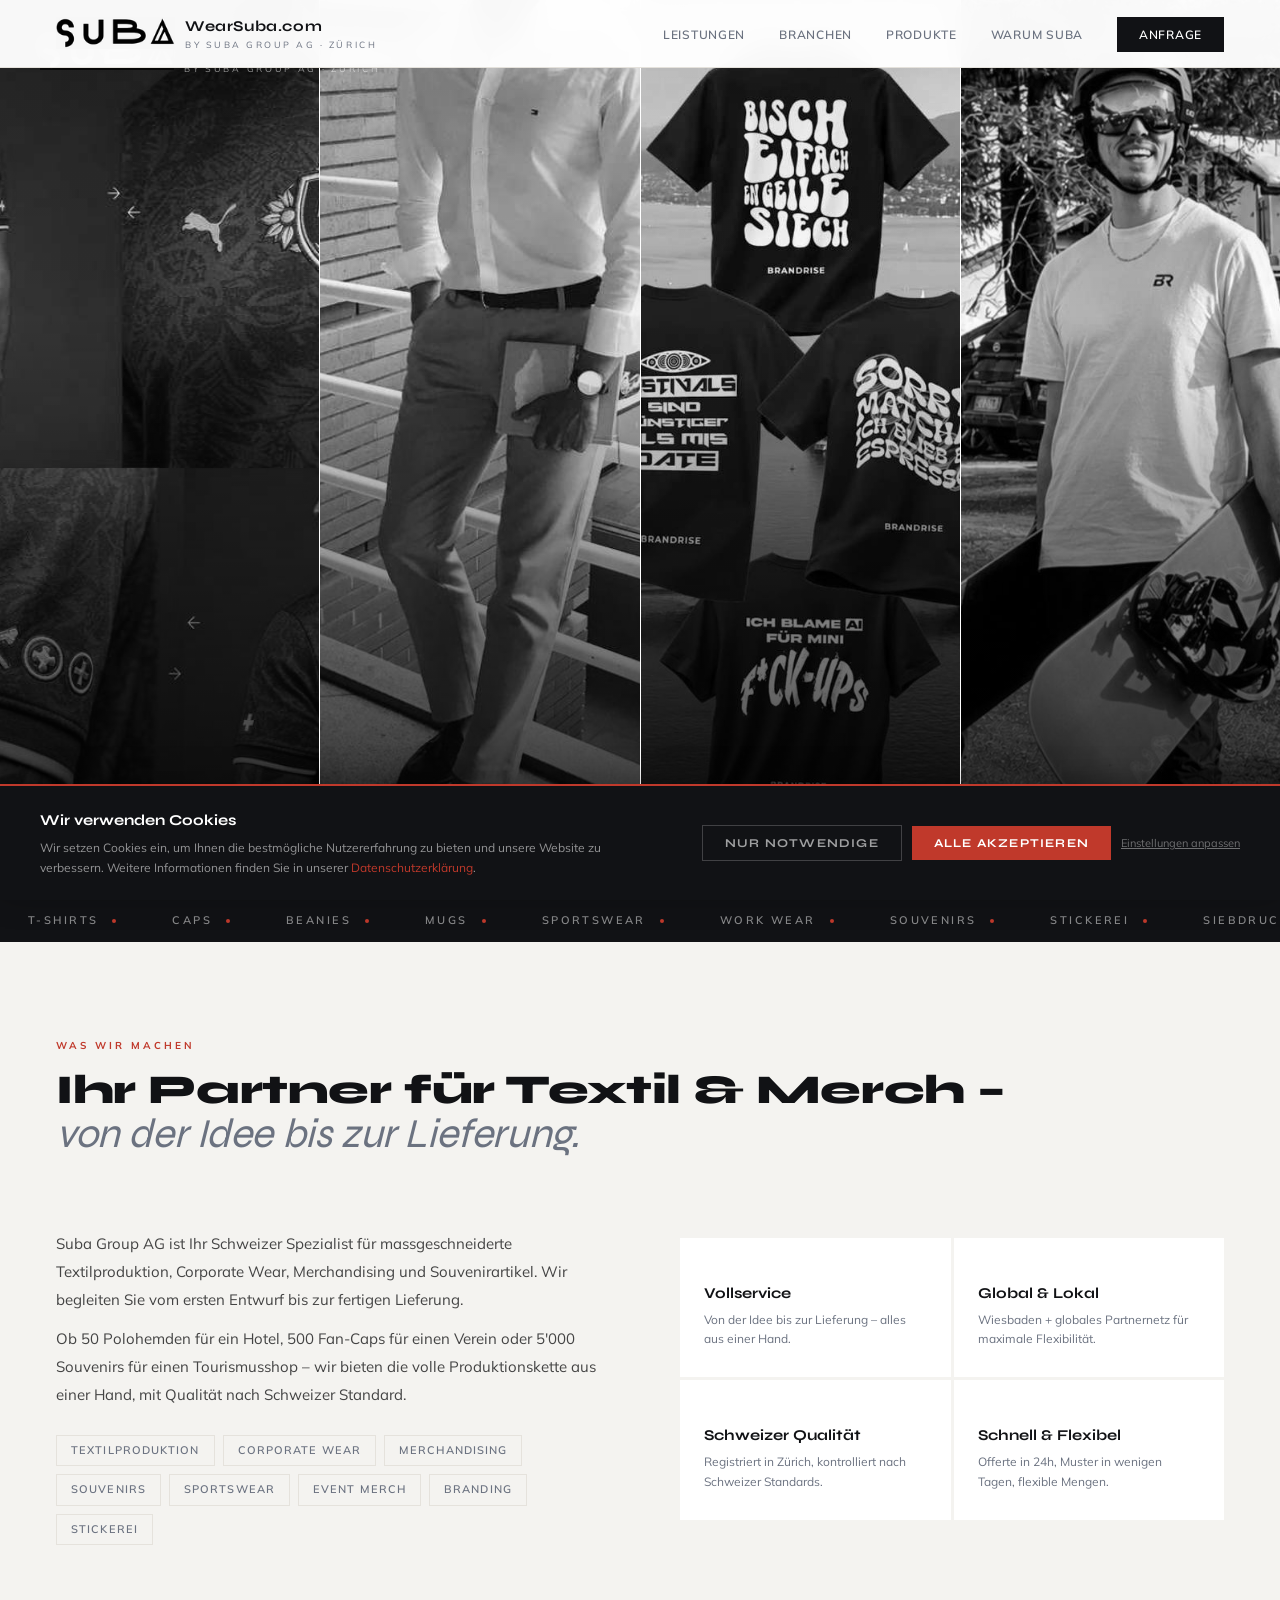
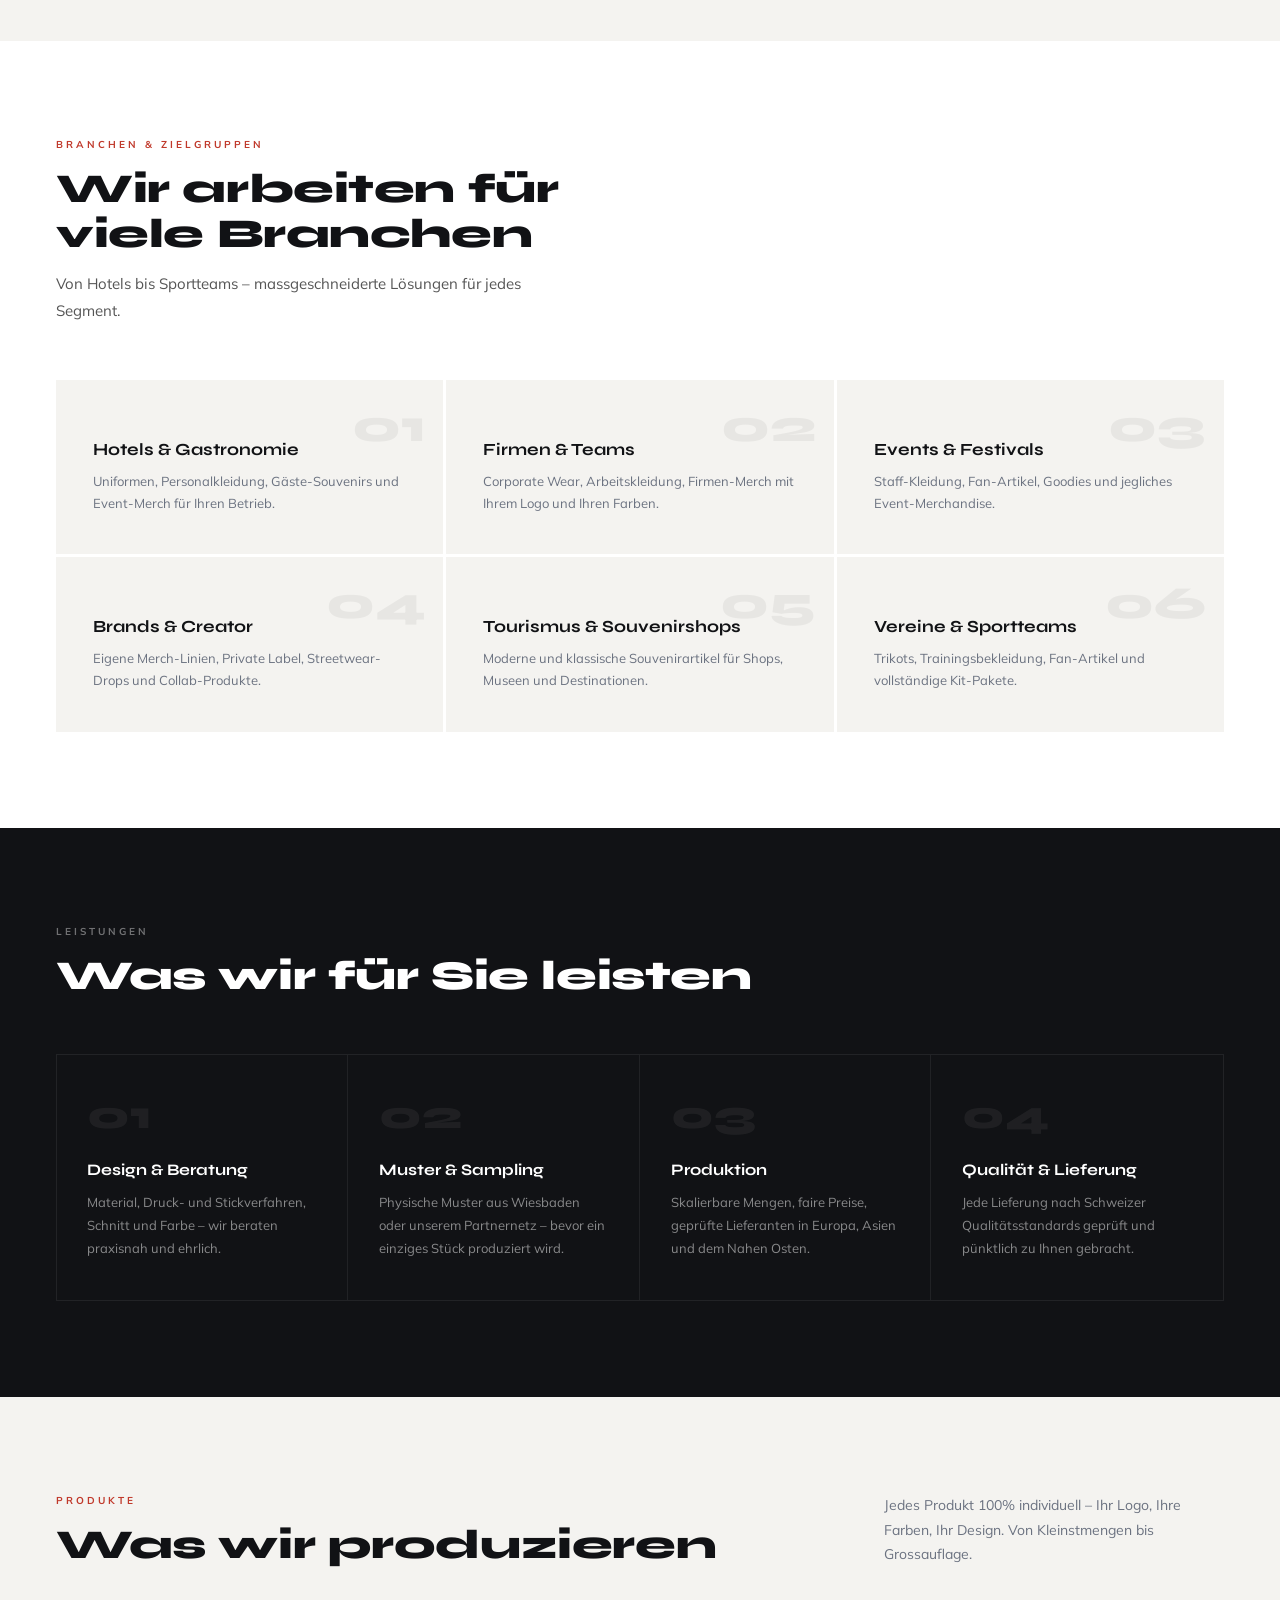
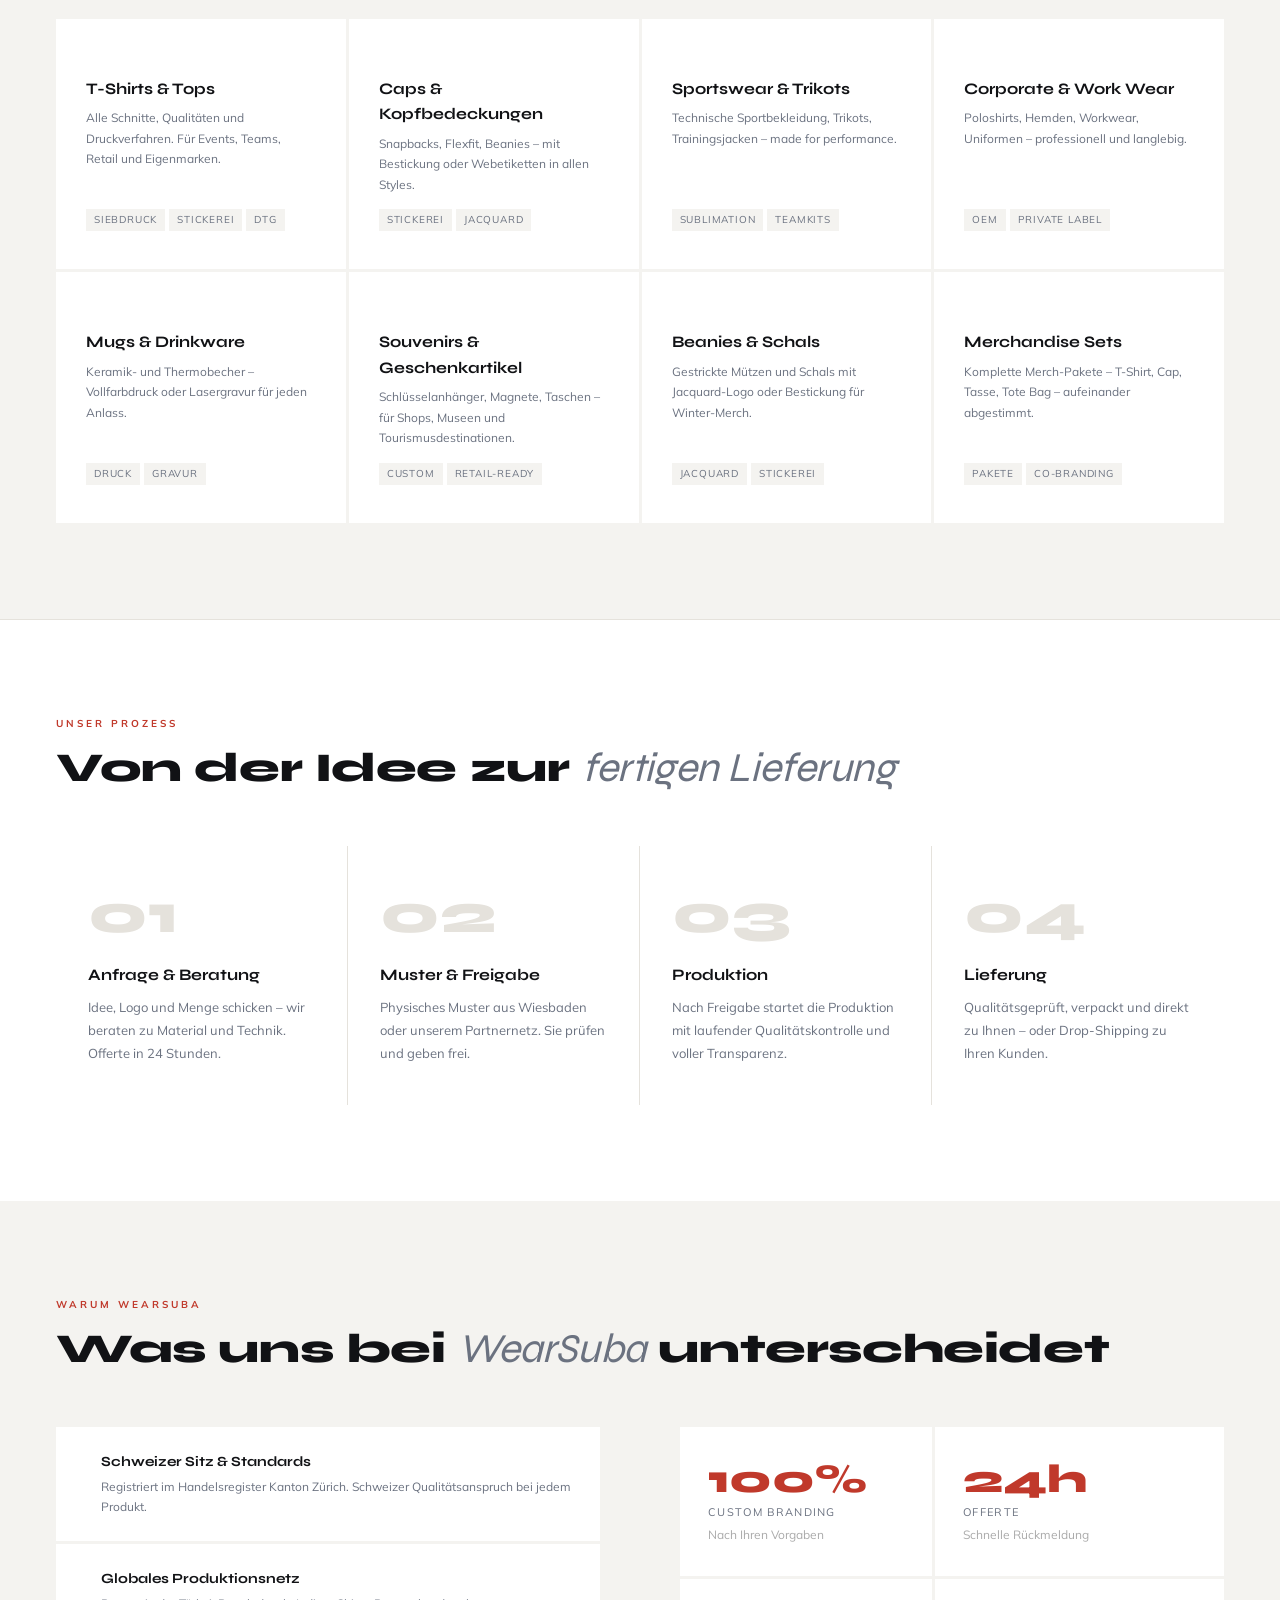
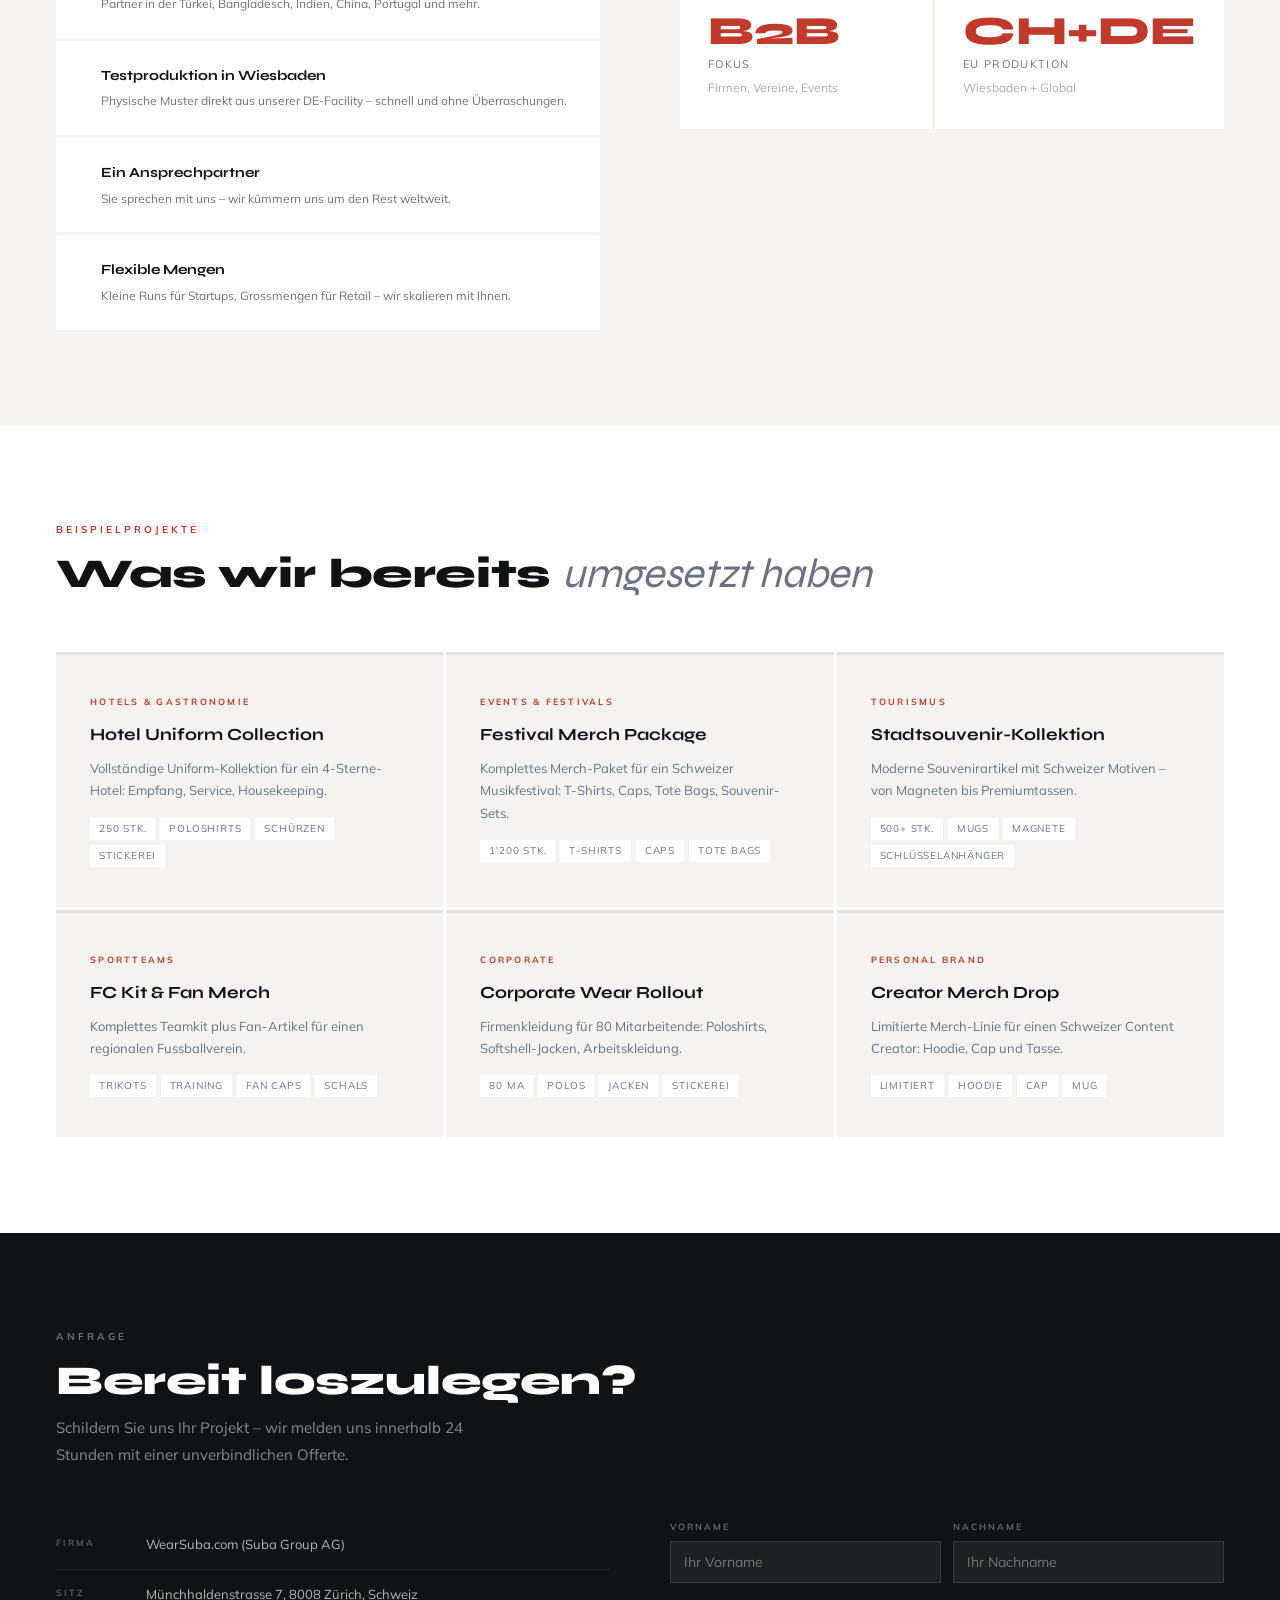
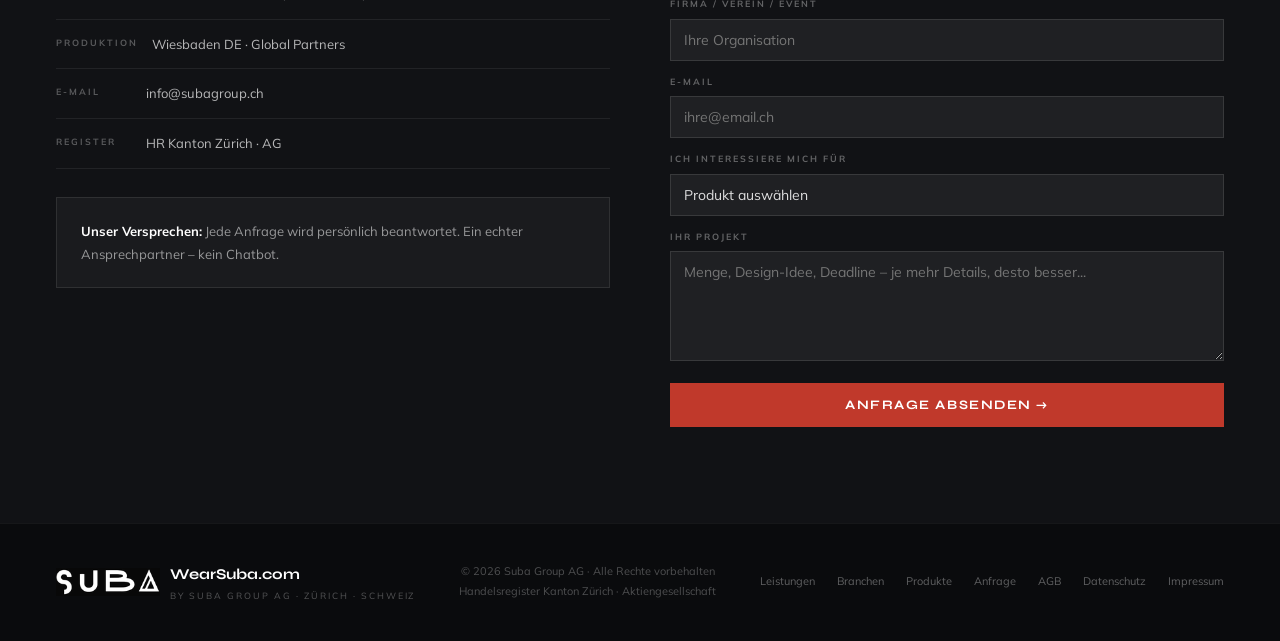
==== index.html @ 6248b637 "Add files via upload" ====
<!DOCTYPE html>
<html lang="de">
<head>
<meta charset="UTF-8">
<meta name="viewport" content="width=device-width, initial-scale=1.0">
<title>WearSuba – Textilien, Merch & Souvenirs aus der Schweiz</title>
<link rel="preconnect" href="https://fonts.googleapis.com">
<link href="https://fonts.googleapis.com/css2?family=Syne:wght@400;600;700;800&family=Mulish:wght@300;400;600;700&display=swap" rel="stylesheet">
<style>
*,*::before,*::after{box-sizing:border-box;margin:0;padding:0}
:root{
  --ink:#111215;--ink2:#2a2d35;--mid:#6b7280;--soft:#f4f3f0;
  --white:#ffffff;--red:#c0392b;--red2:#a93226;--border:#e5e2dc;
}
html{scroll-behavior:smooth}
body{font-family:'Mulish',sans-serif;background:var(--white);color:var(--ink);overflow-x:hidden;font-weight:400;line-height:1.6}

.nav{position:fixed;top:0;left:0;right:0;z-index:200;display:flex;align-items:center;justify-content:space-between;padding:0 56px;height:68px;background:rgba(255,255,255,0.97);backdrop-filter:blur(12px);border-bottom:1px solid var(--border);transition:box-shadow 0.3s}
.nav.shadow{box-shadow:0 2px 20px rgba(0,0,0,0.08)}
.nav-brand .n-name{font-family:'Syne',sans-serif;font-size:17px;font-weight:700;color:var(--ink);letter-spacing:0.02em}
.nav-brand .n-sub{font-size:9px;letter-spacing:0.28em;color:var(--mid);text-transform:uppercase}
.nav-links{display:flex;gap:34px;list-style:none;align-items:center}
.nav-links a{font-size:12px;font-weight:600;letter-spacing:0.06em;color:var(--mid);text-decoration:none;text-transform:uppercase;transition:color 0.2s}
.nav-links a:hover{color:var(--ink)}
.nav-cta{background:var(--ink)!important;color:var(--white)!important;padding:10px 22px;transition:background 0.25s!important}
.nav-cta:hover{background:var(--ink2)!important}

.hero{width:100vw;height:100vh;display:flex;position:relative;overflow:hidden}
.panels-wrap{display:flex;width:100%;height:100%}
.panel{flex:1;position:relative;overflow:hidden;cursor:pointer;border-right:1px solid rgba(255,255,255,0.1);transition:flex 0.55s cubic-bezier(0.25,0.46,0.45,0.94)}
.panel:last-child{border-right:none}
.panels-wrap:hover .panel{flex:0.65}
.panels-wrap:hover .panel:hover{flex:2}
.p-bg{position:absolute;inset:0;background-size:cover;background-position:center top;filter:grayscale(100%);transition:transform 0.55s cubic-bezier(0.25,0.46,0.45,0.94),filter 0.45s ease}
.panel:hover .p-bg{transform:scale(1.04);filter:grayscale(0%)}
.p-overlay{position:absolute;inset:0;background:linear-gradient(to bottom,rgba(0,0,0,0.1) 0%,transparent 35%,rgba(0,0,0,0.5) 70%,rgba(0,0,0,0.88) 100%)}
.p-label{position:absolute;bottom:0;left:0;right:0;padding:0 28px 36px}
.p-line{width:0;height:2px;background:var(--red);margin-bottom:14px;transition:width 0.4s ease}
.panel:hover .p-line{width:28px}
.p-cat{font-family:'Syne',sans-serif;font-size:20px;font-weight:700;color:#fff;letter-spacing:0.03em;white-space:nowrap;transform:translateY(3px);transition:transform 0.3s}
.panel:hover .p-cat{transform:translateY(0)}
.p-sub{font-size:10px;letter-spacing:0.2em;color:rgba(255,255,255,0.6);text-transform:uppercase;margin-top:5px;opacity:0;transform:translateY(5px);transition:opacity 0.3s 0.05s,transform 0.3s 0.05s;white-space:nowrap}
.panel:hover .p-sub{opacity:1;transform:translateY(0)}

.hero-header{position:absolute;top:0;left:0;right:0;z-index:50;display:flex;align-items:flex-start;justify-content:space-between;padding:28px 40px 0}
.hero-brand .hb-name{font-family:'Syne',sans-serif;font-size:20px;font-weight:700;color:#fff;letter-spacing:0.04em}
.hero-brand .hb-sub{font-size:9px;letter-spacing:0.3em;color:rgba(255,255,255,0.55);text-transform:uppercase;margin-top:2px}
.hero-nav{display:flex;gap:32px;list-style:none;padding-top:4px}
.hero-nav a{font-size:11px;letter-spacing:0.18em;text-transform:uppercase;color:rgba(255,255,255,0.65);text-decoration:none;font-weight:600;transition:color 0.2s}
.hero-nav a:hover{color:#fff}
.hero-headline{position:absolute;bottom:80px;left:50%;transform:translateX(-50%);z-index:50;text-align:center;white-space:nowrap}
.hero-headline h1{font-family:'Syne',sans-serif;font-size:clamp(22px,2.8vw,44px);font-weight:800;color:#fff;text-shadow:0 2px 20px rgba(0,0,0,0.5);line-height:1.15}
.hero-headline h1 span{color:var(--red)}
.hero-scroll{position:absolute;bottom:28px;left:50%;transform:translateX(-50%);z-index:50;display:flex;flex-direction:column;align-items:center;gap:7px;cursor:pointer}
.hero-scroll span{font-size:8px;letter-spacing:0.3em;color:rgba(255,255,255,0.45);text-transform:uppercase}
.hero-scroll svg{width:16px;height:16px;stroke:rgba(255,255,255,0.4);fill:none;stroke-width:2;animation:bob 2s ease infinite}
@keyframes bob{0%,100%{transform:translateY(0)}50%{transform:translateY(4px)}}

.ticker{background:var(--ink);padding:12px 0;overflow:hidden}
.ticker-inner{display:flex;white-space:nowrap;animation:tickanim 28s linear infinite}
.t-item{display:inline-flex;align-items:center;gap:14px;padding:0 28px;font-size:11px;letter-spacing:0.22em;text-transform:uppercase;color:rgba(255,255,255,0.5);font-weight:600;flex-shrink:0}
.t-dot{width:4px;height:4px;background:var(--red);border-radius:50%;flex-shrink:0}
@keyframes tickanim{from{transform:translateX(0)}to{transform:translateX(-50%)}}

section{padding:96px 56px}
.label{font-size:10px;letter-spacing:0.3em;text-transform:uppercase;color:var(--red);font-weight:700;margin-bottom:14px}
h2{font-family:'Syne',sans-serif;font-size:clamp(28px,3.2vw,46px);font-weight:800;color:var(--ink);line-height:1.08;letter-spacing:-0.01em}
h2 em{font-style:italic;font-weight:400;color:var(--mid)}
.reveal{opacity:0;transform:translateY(22px);transition:opacity 0.6s ease,transform 0.6s ease}
.reveal.in{opacity:1;transform:translateY(0)}

.what{background:var(--soft)}
.what-grid{display:grid;grid-template-columns:1fr 1fr;gap:80px;align-items:center;margin-top:56px}
.what-text p{font-size:15px;line-height:1.85;color:#444;margin-top:18px}
.what-text p+p{margin-top:12px}
.what-pills{display:flex;flex-wrap:wrap;gap:8px;margin-top:26px}
.pill{border:1.5px solid var(--border);padding:6px 14px;font-size:11px;letter-spacing:0.1em;color:var(--mid);text-transform:uppercase;font-weight:600;transition:all 0.25s;cursor:default}
.pill:hover{border-color:var(--ink);color:var(--ink)}
.what-visual{display:grid;grid-template-columns:1fr 1fr;gap:3px}
.wv-tile{background:var(--white);padding:28px 24px;border-top:3px solid transparent;transition:border-color 0.3s}
.wv-tile:hover{border-top-color:var(--red)}
.wv-icon{font-size:28px;margin-bottom:12px;display:block}
.wv-title{font-family:'Syne',sans-serif;font-size:15px;font-weight:700;color:var(--ink);margin-bottom:5px}
.wv-desc{font-size:12px;color:var(--mid);line-height:1.65}

.industries{background:var(--white)}
.ind-intro{max-width:520px;margin-bottom:56px}
.ind-intro p{font-size:15px;color:#555;margin-top:14px;line-height:1.8}
.ind-grid{display:grid;grid-template-columns:repeat(3,1fr);gap:3px}
.ind-card{background:var(--soft);padding:40px 34px;position:relative;overflow:hidden;border-left:3px solid transparent;transition:all 0.3s;cursor:default}
.ind-card:hover{background:var(--ink);border-left-color:var(--red)}
.ind-card:hover .ic-title,.ind-card:hover .ic-desc{color:#fff}
.ind-card:hover .ic-desc{color:rgba(255,255,255,0.6)}
.ind-card:hover .ic-num{color:rgba(255,255,255,0.05)}
.ic-num{font-family:'Syne',sans-serif;font-size:46px;font-weight:800;color:rgba(0,0,0,0.05);position:absolute;right:18px;top:10px;transition:color 0.3s}
.ic-icon{font-size:26px;margin-bottom:16px;display:block}
.ic-title{font-family:'Syne',sans-serif;font-size:17px;font-weight:700;color:var(--ink);margin-bottom:7px;transition:color 0.3s}
.ic-desc{font-size:13px;color:var(--mid);line-height:1.7;transition:color 0.3s}

.services{background:var(--ink)}
.services .label{color:rgba(255,255,255,0.4)}
.services h2{color:#fff}
.svc-grid{display:grid;grid-template-columns:repeat(4,1fr);gap:1px;margin-top:56px;border:1px solid rgba(255,255,255,0.07)}
.svc-item{padding:40px 30px;border-right:1px solid rgba(255,255,255,0.07);transition:background 0.3s}
.svc-item:last-child{border-right:none}
.svc-item:hover{background:rgba(255,255,255,0.04)}
.svc-num{font-family:'Syne',sans-serif;font-size:40px;font-weight:800;color:rgba(255,255,255,0.06);line-height:1;margin-bottom:22px}
.svc-title{font-family:'Syne',sans-serif;font-size:16px;font-weight:700;color:#fff;margin-bottom:9px}
.svc-desc{font-size:13px;color:rgba(255,255,255,0.5);line-height:1.75}

.products{background:var(--soft)}
.prod-head{display:flex;justify-content:space-between;align-items:flex-end;margin-bottom:52px}
.prod-head p{max-width:340px;font-size:14px;color:var(--mid);line-height:1.75}
.prod-grid{display:grid;grid-template-columns:repeat(4,1fr);gap:3px}
.prod-card{background:var(--white);padding:38px 30px;border-top:3px solid transparent;transition:all 0.3s;display:flex;flex-direction:column;cursor:default}
.prod-card:hover{border-top-color:var(--red);box-shadow:0 4px 20px rgba(0,0,0,0.06)}
.pc-icon{font-size:30px;margin-bottom:16px}
.prod-card h3{font-family:'Syne',sans-serif;font-size:16px;font-weight:700;color:var(--ink);margin-bottom:7px}
.prod-card p{font-size:12px;color:var(--mid);line-height:1.7;flex:1}
.pc-tags{display:flex;flex-wrap:wrap;gap:4px;margin-top:14px}
.pc-tag{background:var(--soft);padding:3px 8px;font-size:10px;letter-spacing:0.08em;color:var(--mid);text-transform:uppercase}

.process{background:var(--white);border-top:1px solid var(--border)}
.proc-steps{display:grid;grid-template-columns:repeat(4,1fr);margin-top:56px}
.proc-step{padding:40px 32px;border-right:1px solid var(--border);position:relative;transition:background 0.25s}
.proc-step:last-child{border-right:none}
.proc-step:hover{background:var(--soft)}
.proc-step::before{content:'';position:absolute;top:0;left:0;width:0;height:3px;background:var(--red);transition:width 0.4s ease}
.proc-step:hover::before{width:100%}
.ps-num{font-family:'Syne',sans-serif;font-size:56px;font-weight:800;color:var(--border);line-height:1;margin-bottom:20px}
.proc-step h3{font-family:'Syne',sans-serif;font-size:16px;font-weight:700;color:var(--ink);margin-bottom:9px}
.proc-step p{font-size:13px;color:var(--mid);line-height:1.75}

.why{background:var(--soft)}
.why-grid{display:grid;grid-template-columns:1fr 1fr;gap:80px;align-items:start;margin-top:56px}
.why-points{display:flex;flex-direction:column;gap:3px}
.why-point{background:var(--white);padding:24px 26px;display:flex;align-items:flex-start;gap:16px;border-left:3px solid transparent;transition:border-color 0.25s}
.why-point:hover{border-left-color:var(--red)}
.wp-icon{font-size:20px;flex-shrink:0;margin-top:2px}
.wp-title{font-family:'Syne',sans-serif;font-size:14px;font-weight:700;color:var(--ink);margin-bottom:4px}
.wp-desc{font-size:12px;color:var(--mid);line-height:1.65}
.why-stats{display:grid;grid-template-columns:1fr 1fr;gap:3px}
.wstat{background:var(--white);padding:32px 28px}
.wstat .ws-num{font-family:'Syne',sans-serif;font-size:40px;font-weight:800;color:var(--red);line-height:1}
.wstat .ws-label{font-size:11px;letter-spacing:0.12em;text-transform:uppercase;color:var(--mid);margin-top:5px;line-height:1.5}
.wstat .ws-desc{font-size:12px;color:#aaa;margin-top:5px}

.refs{background:var(--white)}
.ref-grid{display:grid;grid-template-columns:repeat(3,1fr);gap:3px;margin-top:56px}
.ref-card{background:var(--soft);padding:40px 34px;border-top:3px solid var(--border);transition:border-color 0.3s,box-shadow 0.3s;cursor:default}
.ref-card:hover{border-top-color:var(--red);box-shadow:0 4px 20px rgba(0,0,0,0.06)}
.rc-tag{font-size:9px;letter-spacing:0.25em;text-transform:uppercase;color:var(--red);font-weight:700;margin-bottom:12px}
.ref-card h3{font-family:'Syne',sans-serif;font-size:17px;font-weight:700;color:var(--ink);margin-bottom:9px}
.ref-card p{font-size:13px;color:var(--mid);line-height:1.7}
.rc-items{margin-top:16px;display:flex;flex-wrap:wrap;gap:5px}
.rc-item{background:var(--white);padding:3px 9px;font-size:10px;letter-spacing:0.08em;text-transform:uppercase;color:var(--mid)}

.contact{background:var(--ink)}
.contact .label{color:rgba(255,255,255,0.4)}
.contact h2{color:#fff}
.contact-sub{font-size:15px;color:rgba(255,255,255,0.5);max-width:440px;margin:12px 0 52px;line-height:1.75}
.contact-grid{display:grid;grid-template-columns:1fr 1fr;gap:60px;align-items:start}
.c-detail{display:flex;gap:14px;padding:14px 0;border-bottom:1px solid rgba(255,255,255,0.07)}
.c-label{font-size:9px;letter-spacing:0.22em;text-transform:uppercase;color:rgba(255,255,255,0.3);min-width:76px;padding-top:2px;font-weight:700}
.c-val{font-size:13px;color:rgba(255,255,255,0.7)}
.contact-promise{margin-top:28px;background:rgba(255,255,255,0.04);border:1px solid rgba(255,255,255,0.09);padding:22px 24px}
.cp-text{font-size:13px;color:rgba(255,255,255,0.55);line-height:1.75}
.cp-text strong{color:#fff}
.form-g{margin-bottom:14px}
.form-g label{font-size:9px;letter-spacing:0.22em;text-transform:uppercase;color:rgba(255,255,255,0.35);display:block;margin-bottom:7px;font-weight:700}
.form-g input,.form-g textarea,.form-g select{width:100%;background:rgba(255,255,255,0.06);border:1px solid rgba(255,255,255,0.11);color:rgba(255,255,255,0.85);padding:11px 13px;font-family:'Mulish',sans-serif;font-size:14px;outline:none;transition:border-color 0.25s;-webkit-appearance:none}
.form-g input:focus,.form-g textarea:focus,.form-g select:focus{border-color:var(--red)}
.form-g textarea{height:110px;resize:vertical}
.form-g select option{background:#1a1a1a}
.form-row{display:grid;grid-template-columns:1fr 1fr;gap:12px}
.btn-send{background:var(--red);color:#fff;width:100%;border:none;padding:14px;font-family:'Syne',sans-serif;font-size:13px;font-weight:700;letter-spacing:0.12em;text-transform:uppercase;cursor:pointer;transition:background 0.25s,transform 0.2s}
.btn-send:hover{background:var(--red2);transform:translateY(-1px)}

footer{background:#0a0b0d;padding:38px 56px;display:flex;justify-content:space-between;align-items:center;border-top:1px solid rgba(255,255,255,0.05)}
.f-brand .fn{font-family:'Syne',sans-serif;font-size:15px;font-weight:700;color:#fff}
.f-brand .fs{font-size:9px;letter-spacing:0.22em;color:rgba(255,255,255,0.3);text-transform:uppercase;margin-top:3px}
.f-info{font-size:11px;color:rgba(255,255,255,0.28);text-align:center;line-height:1.8}
.f-links{display:flex;gap:22px}
.f-links a{font-size:11px;color:rgba(255,255,255,0.35);text-decoration:none;transition:color 0.2s}
.f-links a:hover{color:rgba(255,255,255,0.8)}

@media(max-width:900px){
  .nav{padding:0 20px}.nav-links{display:none}
  .hero-nav{display:none}
  section{padding:60px 20px}
  .panel{flex:none!important;height:55vw;min-height:180px;border-right:none;border-bottom:1px solid rgba(255,255,255,0.08)}
  .panels-wrap{flex-direction:column}.panels-wrap:hover .panel{flex:none}
  .hero-headline{white-space:normal;width:90%;text-align:center;bottom:50px}
  .what-grid,.contact-grid,.why-grid{grid-template-columns:1fr;gap:40px}
  .ind-grid{grid-template-columns:1fr 1fr}
  .svc-grid{grid-template-columns:1fr 1fr}
  .svc-item{border-right:none;border-bottom:1px solid rgba(255,255,255,0.07)}
  .prod-grid{grid-template-columns:1fr 1fr}
  .proc-steps{grid-template-columns:1fr 1fr}
  .ref-grid{grid-template-columns:1fr}
  .why-stats{grid-template-columns:1fr 1fr}
  footer{flex-direction:column;gap:18px;text-align:center;padding:28px 20px}
  .form-row{grid-template-columns:1fr}
  .prod-head{flex-direction:column;align-items:flex-start;gap:14px}
}
</style>
</head>
<body>
<nav class="nav" id="mainNav">
  <div class="nav-brand">
  <a href="#home" style="display:flex;align-items:center;gap:10px;text-decoration:none">
    <img src="[data-uri]" style="height:32px;width:auto;filter:invert(0)" alt="SUBA Logo">
    <div>
      <div class="n-name" style="font-size:15px;letter-spacing:0.04em">WearSuba.com</div>
      <div class="n-sub">by Suba Group AG · Zürich</div>
    </div>
  </a>
</div>
  <ul class="nav-links">
    <li><a href="#what">Leistungen</a></li><li><a href="#industries">Branchen</a></li>
    <li><a href="#products">Produkte</a></li><li><a href="#why">Warum Suba</a></li>
    <li><a href="#contact" class="nav-cta">Anfrage</a></li>
  </ul>
</nav>

<div class="hero" id="home">
  <div class="hero-header">
    <div class="hero-brand">
  <a href="#home" style="display:flex;align-items:center;gap:10px;text-decoration:none">
    <img src="[data-uri]" style="height:36px;width:auto;filter:invert(1)" alt="SUBA Logo">
    <div>
      <div class="hb-name">WearSuba.com</div>
      <div class="hb-sub">by Suba Group AG · Zürich</div>
    </div>
  </a>
</div>
    <ul class="hero-nav">
      <li><a href="#what">Leistungen</a></li><li><a href="#industries">Branchen</a></li>
      <li><a href="#products">Produkte</a></li><li><a href="#contact">Anfrage</a></li>
    </ul>
  </div>
  <div class="panels-wrap">
    <div class="panel"><div class="p-bg" style="background-image:url('[data-uri]')"></div><div class="p-overlay"></div><div class="p-label"><div class="p-line"></div><div class="p-cat">Sportswear</div><div class="p-sub">Clubs · Teams · Federations</div></div></div>
    <div class="panel"><div class="p-bg" style="background-image:url('[data-uri]')"></div><div class="p-overlay"></div><div class="p-label"><div class="p-line"></div><div class="p-cat">Work Wear</div><div class="p-sub">Uniforms · Corporate · Workwear</div></div></div>
    <div class="panel"><div class="p-bg" style="background-image:url('[data-uri]')"></div><div class="p-overlay"></div><div class="p-label"><div class="p-line"></div><div class="p-cat">Retail</div><div class="p-sub">Souvenirs · Mugs · Accessories</div></div></div>
    <div class="panel"><div class="p-bg" id="pb-bg" style="background-image:url('[data-uri]');background-size:auto 100%;background-position:top center;background-repeat:no-repeat"></div><div class="p-overlay"></div><div class="p-label"><div class="p-line"></div><div class="p-cat">Personal Brand</div><div class="p-sub">Custom Logo · Identity · Merch</div></div></div>
  </div>
  
  <div class="hero-scroll" onclick="document.getElementById('what').scrollIntoView({behavior:'smooth'})"><span>Entdecken</span><svg viewBox="0 0 24 24"><polyline points="6 9 12 15 18 9"/></svg></div>
</div>

<div class="ticker"><div class="ticker-inner"><span class="t-item">T-Shirts<span class="t-dot"></span></span><span class="t-item">Caps<span class="t-dot"></span></span><span class="t-item">Beanies<span class="t-dot"></span></span><span class="t-item">Mugs<span class="t-dot"></span></span><span class="t-item">Sportswear<span class="t-dot"></span></span><span class="t-item">Work Wear<span class="t-dot"></span></span><span class="t-item">Souvenirs<span class="t-dot"></span></span><span class="t-item">Stickerei<span class="t-dot"></span></span><span class="t-item">Siebdruck<span class="t-dot"></span></span><span class="t-item">Corporate Wear<span class="t-dot"></span></span><span class="t-item">Fan Merch<span class="t-dot"></span></span><span class="t-item">Retail<span class="t-dot"></span></span><span class="t-item">Personal Brand<span class="t-dot"></span></span><span class="t-item">Sublimation<span class="t-dot"></span></span><span class="t-item">Event Merch<span class="t-dot"></span></span><span class="t-item">T-Shirts<span class="t-dot"></span></span><span class="t-item">Caps<span class="t-dot"></span></span><span class="t-item">Beanies<span class="t-dot"></span></span><span class="t-item">Mugs<span class="t-dot"></span></span><span class="t-item">Sportswear<span class="t-dot"></span></span><span class="t-item">Work Wear<span class="t-dot"></span></span><span class="t-item">Souvenirs<span class="t-dot"></span></span><span class="t-item">Stickerei<span class="t-dot"></span></span><span class="t-item">Siebdruck<span class="t-dot"></span></span><span class="t-item">Corporate Wear<span class="t-dot"></span></span><span class="t-item">Fan Merch<span class="t-dot"></span></span><span class="t-item">Retail<span class="t-dot"></span></span><span class="t-item">Personal Brand<span class="t-dot"></span></span><span class="t-item">Sublimation<span class="t-dot"></span></span><span class="t-item">Event Merch<span class="t-dot"></span></span></div></div>

<section class="what" id="what">
  <div class="reveal"><div class="label">Was wir machen</div><h2>Ihr Partner für Textil & Merch –<br><em>von der Idee bis zur Lieferung.</em></h2></div>
  <div class="what-grid">
    <div class="what-text reveal">
      <p>Suba Group AG ist Ihr Schweizer Spezialist für massgeschneiderte Textilproduktion, Corporate Wear, Merchandising und Souvenirartikel. Wir begleiten Sie vom ersten Entwurf bis zur fertigen Lieferung.</p>
      <p>Ob 50 Polohemden für ein Hotel, 500 Fan-Caps für einen Verein oder 5'000 Souvenirs für einen Tourismusshop – wir bieten die volle Produktionskette aus einer Hand, mit Qualität nach Schweizer Standard.</p>
      <div class="what-pills"><span class="pill">Textilproduktion</span><span class="pill">Corporate Wear</span><span class="pill">Merchandising</span><span class="pill">Souvenirs</span><span class="pill">Sportswear</span><span class="pill">Event Merch</span><span class="pill">Branding</span><span class="pill">Stickerei</span></div>
    </div>
    <div class="what-visual reveal">
      <div class="wv-tile"><span class="wv-icon"></span><div class="wv-title">Vollservice</div><div class="wv-desc">Von der Idee bis zur Lieferung – alles aus einer Hand.</div></div>
      <div class="wv-tile"><span class="wv-icon"></span><div class="wv-title">Global & Lokal</div><div class="wv-desc">Wiesbaden + globales Partnernetz für maximale Flexibilität.</div></div>
      <div class="wv-tile"><span class="wv-icon"></span><div class="wv-title">Schweizer Qualität</div><div class="wv-desc">Registriert in Zürich, kontrolliert nach Schweizer Standards.</div></div>
      <div class="wv-tile"><span class="wv-icon"></span><div class="wv-title">Schnell & Flexibel</div><div class="wv-desc">Offerte in 24h, Muster in wenigen Tagen, flexible Mengen.</div></div>
    </div>
  </div>
</section>

<section class="industries" id="industries">
  <div class="ind-intro reveal"><div class="label">Branchen & Zielgruppen</div><h2>Wir arbeiten für<br>viele Branchen</h2><p>Von Hotels bis Sportteams – massgeschneiderte Lösungen für jedes Segment.</p></div>
  <div class="ind-grid">
    <div class="ind-card reveal"><div class="ic-num">01</div><span class="ic-icon"></span><div class="ic-title">Hotels & Gastronomie</div><div class="ic-desc">Uniformen, Personalkleidung, Gäste-Souvenirs und Event-Merch für Ihren Betrieb.</div></div>
    <div class="ind-card reveal"><div class="ic-num">02</div><span class="ic-icon"></span><div class="ic-title">Firmen & Teams</div><div class="ic-desc">Corporate Wear, Arbeitskleidung, Firmen-Merch mit Ihrem Logo und Ihren Farben.</div></div>
    <div class="ind-card reveal"><div class="ic-num">03</div><span class="ic-icon"></span><div class="ic-title">Events & Festivals</div><div class="ic-desc">Staff-Kleidung, Fan-Artikel, Goodies und jegliches Event-Merchandise.</div></div>
    <div class="ind-card reveal"><div class="ic-num">04</div><span class="ic-icon"></span><div class="ic-title">Brands & Creator</div><div class="ic-desc">Eigene Merch-Linien, Private Label, Streetwear-Drops und Collab-Produkte.</div></div>
    <div class="ind-card reveal"><div class="ic-num">05</div><span class="ic-icon"></span><div class="ic-title">Tourismus & Souvenirshops</div><div class="ic-desc">Moderne und klassische Souvenirartikel für Shops, Museen und Destinationen.</div></div>
    <div class="ind-card reveal"><div class="ic-num">06</div><span class="ic-icon"></span><div class="ic-title">Vereine & Sportteams</div><div class="ic-desc">Trikots, Trainingsbekleidung, Fan-Artikel und vollständige Kit-Pakete.</div></div>
  </div>
</section>

<section class="services" id="services">
  <div class="reveal"><div class="label">Leistungen</div><h2>Was wir für Sie leisten</h2></div>
  <div class="svc-grid">
    <div class="svc-item reveal"><div class="svc-num">01</div><div class="svc-title">Design & Beratung</div><div class="svc-desc">Material, Druck- und Stickverfahren, Schnitt und Farbe – wir beraten praxisnah und ehrlich.</div></div>
    <div class="svc-item reveal"><div class="svc-num">02</div><div class="svc-title">Muster & Sampling</div><div class="svc-desc">Physische Muster aus Wiesbaden oder unserem Partnernetz – bevor ein einziges Stück produziert wird.</div></div>
    <div class="svc-item reveal"><div class="svc-num">03</div><div class="svc-title">Produktion</div><div class="svc-desc">Skalierbare Mengen, faire Preise, geprüfte Lieferanten in Europa, Asien und dem Nahen Osten.</div></div>
    <div class="svc-item reveal"><div class="svc-num">04</div><div class="svc-title">Qualität & Lieferung</div><div class="svc-desc">Jede Lieferung nach Schweizer Qualitätsstandards geprüft und pünktlich zu Ihnen gebracht.</div></div>
  </div>
</section>

<section class="products" id="products">
  <div class="prod-head reveal"><div><div class="label">Produkte</div><h2>Was wir produzieren</h2></div><p>Jedes Produkt 100% individuell – Ihr Logo, Ihre Farben, Ihr Design. Von Kleinstmengen bis Grossauflage.</p></div>
  <div class="prod-grid">
    <div class="prod-card reveal"><div class="pc-icon"></div><h3>T-Shirts & Tops</h3><p>Alle Schnitte, Qualitäten und Druckverfahren. Für Events, Teams, Retail und Eigenmarken.</p><div class="pc-tags"><span class="pc-tag">Siebdruck</span><span class="pc-tag">Stickerei</span><span class="pc-tag">DTG</span></div></div>
    <div class="prod-card reveal"><div class="pc-icon"></div><h3>Caps & Kopfbedeckungen</h3><p>Snapbacks, Flexfit, Beanies – mit Bestickung oder Webetiketten in allen Styles.</p><div class="pc-tags"><span class="pc-tag">Stickerei</span><span class="pc-tag">Jacquard</span></div></div>
    <div class="prod-card reveal"><div class="pc-icon"></div><h3>Sportswear & Trikots</h3><p>Technische Sportbekleidung, Trikots, Trainingsjacken – made for performance.</p><div class="pc-tags"><span class="pc-tag">Sublimation</span><span class="pc-tag">Teamkits</span></div></div>
    <div class="prod-card reveal"><div class="pc-icon"></div><h3>Corporate & Work Wear</h3><p>Poloshirts, Hemden, Workwear, Uniformen – professionell und langlebig.</p><div class="pc-tags"><span class="pc-tag">OEM</span><span class="pc-tag">Private Label</span></div></div>
    <div class="prod-card reveal"><div class="pc-icon"></div><h3>Mugs & Drinkware</h3><p>Keramik- und Thermobecher – Vollfarbdruck oder Lasergravur für jeden Anlass.</p><div class="pc-tags"><span class="pc-tag">Druck</span><span class="pc-tag">Gravur</span></div></div>
    <div class="prod-card reveal"><div class="pc-icon"></div><h3>Souvenirs & Geschenkartikel</h3><p>Schlüsselanhänger, Magnete, Taschen – für Shops, Museen und Tourismusdestinationen.</p><div class="pc-tags"><span class="pc-tag">Custom</span><span class="pc-tag">Retail-ready</span></div></div>
    <div class="prod-card reveal"><div class="pc-icon"></div><h3>Beanies & Schals</h3><p>Gestrickte Mützen und Schals mit Jacquard-Logo oder Bestickung für Winter-Merch.</p><div class="pc-tags"><span class="pc-tag">Jacquard</span><span class="pc-tag">Stickerei</span></div></div>
    <div class="prod-card reveal"><div class="pc-icon"></div><h3>Merchandise Sets</h3><p>Komplette Merch-Pakete – T-Shirt, Cap, Tasse, Tote Bag – aufeinander abgestimmt.</p><div class="pc-tags"><span class="pc-tag">Pakete</span><span class="pc-tag">Co-Branding</span></div></div>
  </div>
</section>

<section class="process" id="process">
  <div class="reveal"><div class="label">Unser Prozess</div><h2>Von der Idee zur <em>fertigen Lieferung</em></h2></div>
  <div class="proc-steps">
    <div class="proc-step reveal"><div class="ps-num">01</div><h3>Anfrage & Beratung</h3><p>Idee, Logo und Menge schicken – wir beraten zu Material und Technik. Offerte in 24 Stunden.</p></div>
    <div class="proc-step reveal"><div class="ps-num">02</div><h3>Muster & Freigabe</h3><p>Physisches Muster aus Wiesbaden oder unserem Partnernetz. Sie prüfen und geben frei.</p></div>
    <div class="proc-step reveal"><div class="ps-num">03</div><h3>Produktion</h3><p>Nach Freigabe startet die Produktion mit laufender Qualitätskontrolle und voller Transparenz.</p></div>
    <div class="proc-step reveal"><div class="ps-num">04</div><h3>Lieferung</h3><p>Qualitätsgeprüft, verpackt und direkt zu Ihnen – oder Drop-Shipping zu Ihren Kunden.</p></div>
  </div>
</section>

<section class="why" id="why">
  <div class="reveal"><div class="label">Warum WearSuba</div><h2>Was uns bei <em>WearSuba</em> unterscheidet</h2></div>
  <div class="why-grid">
    <div class="why-points">
      <div class="why-point reveal"><div class="wp-icon"></div><div><div class="wp-title">Schweizer Sitz & Standards</div><div class="wp-desc">Registriert im Handelsregister Kanton Zürich. Schweizer Qualitätsanspruch bei jedem Produkt.</div></div></div>
      <div class="why-point reveal"><div class="wp-icon"></div><div><div class="wp-title">Globales Produktionsnetz</div><div class="wp-desc">Partner in der Türkei, Bangladesch, Indien, China, Portugal und mehr.</div></div></div>
      <div class="why-point reveal"><div class="wp-icon"></div><div><div class="wp-title">Testproduktion in Wiesbaden</div><div class="wp-desc">Physische Muster direkt aus unserer DE-Facility – schnell und ohne Überraschungen.</div></div></div>
      <div class="why-point reveal"><div class="wp-icon"></div><div><div class="wp-title">Ein Ansprechpartner</div><div class="wp-desc">Sie sprechen mit uns – wir kümmern uns um den Rest weltweit.</div></div></div>
      <div class="why-point reveal"><div class="wp-icon"></div><div><div class="wp-title">Flexible Mengen</div><div class="wp-desc">Kleine Runs für Startups, Grossmengen für Retail – wir skalieren mit Ihnen.</div></div></div>
    </div>
    <div class="why-stats reveal">
      <div class="wstat"><div class="ws-num">100%</div><div class="ws-label">Custom Branding</div><div class="ws-desc">Nach Ihren Vorgaben</div></div>
      <div class="wstat"><div class="ws-num">24h</div><div class="ws-label">Offerte</div><div class="ws-desc">Schnelle Rückmeldung</div></div>
      <div class="wstat"><div class="ws-num">B2B</div><div class="ws-label">Fokus</div><div class="ws-desc">Firmen, Vereine, Events</div></div>
      <div class="wstat"><div class="ws-num">CH+DE</div><div class="ws-label">EU Produktion</div><div class="ws-desc">Wiesbaden + Global</div></div>
    </div>
  </div>
</section>

<section class="refs" id="refs">
  <div class="reveal"><div class="label">Beispielprojekte</div><h2>Was wir bereits <em>umgesetzt haben</em></h2></div>
  <div class="ref-grid">
    <div class="ref-card reveal"><div class="rc-tag">Hotels & Gastronomie</div><h3>Hotel Uniform Collection</h3><p>Vollständige Uniform-Kollektion für ein 4-Sterne-Hotel: Empfang, Service, Housekeeping.</p><div class="rc-items"><span class="rc-item">250 Stk.</span><span class="rc-item">Poloshirts</span><span class="rc-item">Schürzen</span><span class="rc-item">Stickerei</span></div></div>
    <div class="ref-card reveal"><div class="rc-tag">Events & Festivals</div><h3>Festival Merch Package</h3><p>Komplettes Merch-Paket für ein Schweizer Musikfestival: T-Shirts, Caps, Tote Bags, Souvenir-Sets.</p><div class="rc-items"><span class="rc-item">1'200 Stk.</span><span class="rc-item">T-Shirts</span><span class="rc-item">Caps</span><span class="rc-item">Tote Bags</span></div></div>
    <div class="ref-card reveal"><div class="rc-tag">Tourismus</div><h3>Stadtsouvenir-Kollektion</h3><p>Moderne Souvenirartikel mit Schweizer Motiven – von Magneten bis Premiumtassen.</p><div class="rc-items"><span class="rc-item">500+ Stk.</span><span class="rc-item">Mugs</span><span class="rc-item">Magnete</span><span class="rc-item">Schlüsselanhänger</span></div></div>
    <div class="ref-card reveal"><div class="rc-tag">Sportteams</div><h3>FC Kit & Fan Merch</h3><p>Komplettes Teamkit plus Fan-Artikel für einen regionalen Fussballverein.</p><div class="rc-items"><span class="rc-item">Trikots</span><span class="rc-item">Training</span><span class="rc-item">Fan Caps</span><span class="rc-item">Schals</span></div></div>
    <div class="ref-card reveal"><div class="rc-tag">Corporate</div><h3>Corporate Wear Rollout</h3><p>Firmenkleidung für 80 Mitarbeitende: Poloshirts, Softshell-Jacken, Arbeitskleidung.</p><div class="rc-items"><span class="rc-item">80 MA</span><span class="rc-item">Polos</span><span class="rc-item">Jacken</span><span class="rc-item">Stickerei</span></div></div>
    <div class="ref-card reveal"><div class="rc-tag">Personal Brand</div><h3>Creator Merch Drop</h3><p>Limitierte Merch-Linie für einen Schweizer Content Creator: Hoodie, Cap und Tasse.</p><div class="rc-items"><span class="rc-item">Limitiert</span><span class="rc-item">Hoodie</span><span class="rc-item">Cap</span><span class="rc-item">Mug</span></div></div>
  </div>
</section>

<section class="contact" id="contact">
  <div class="reveal"><div class="label">Anfrage</div><h2>Bereit loszulegen?</h2><div class="contact-sub">Schildern Sie uns Ihr Projekt – wir melden uns innerhalb 24 Stunden mit einer unverbindlichen Offerte.</div></div>
  <div class="contact-grid">
    <div class="contact-info reveal">
      <div class="c-detail"><span class="c-label">Firma</span><span class="c-val">WearSuba.com (Suba Group AG)</span></div>
      <div class="c-detail"><span class="c-label">Sitz</span><span class="c-val">Münchhaldenstrasse 7, 8008 Zürich, Schweiz</span></div>
      <div class="c-detail"><span class="c-label">Produktion</span><span class="c-val">Wiesbaden DE · Global Partners</span></div>
      <div class="c-detail"><span class="c-label">E-Mail</span><span class="c-val">info@subagroup.ch</span></div>
      <div class="c-detail"><span class="c-label">Register</span><span class="c-val">HR Kanton Zürich · AG</span></div>
      <div class="contact-promise"><div class="cp-text"><strong>Unser Versprechen:</strong> Jede Anfrage wird persönlich beantwortet. Ein echter Ansprechpartner – kein Chatbot.</div></div>
    </div>
    <div class="reveal">
      <div class="form-row">
        <div class="form-g"><label>Vorname</label><input type="text" placeholder="Ihr Vorname"></div>
        <div class="form-g"><label>Nachname</label><input type="text" placeholder="Ihr Nachname"></div>
      </div>
      <div class="form-g"><label>Firma / Verein / Event</label><input type="text" placeholder="Ihre Organisation"></div>
      <div class="form-g"><label>E-Mail</label><input type="email" placeholder="ihre@email.ch"></div>
      <div class="form-g"><label>Ich interessiere mich für</label>
        <select><option value="">Produkt auswählen</option><option>T-Shirts & Tops</option><option>Caps & Kopfbedeckungen</option><option>Sportswear & Trikots</option><option>Corporate & Work Wear</option><option>Mugs & Drinkware</option><option>Souvenirs & Geschenkartikel</option><option>Komplettes Merch-Paket</option><option>Sonstiges</option></select>
      </div>
      <div class="form-g"><label>Ihr Projekt</label><textarea placeholder="Menge, Design-Idee, Deadline – je mehr Details, desto besser..."></textarea></div>
      <button class="btn-send" type="button">Anfrage absenden →</button>
    </div>
  </div>
</section>

<footer>
  <div class="f-brand"><div style="display:flex;align-items:center;gap:10px">
      <img src="[data-uri]" style="height:28px;width:auto;filter:invert(1)" alt="SUBA">
      <div>
        <div class="fn">WearSuba.com</div>
        <div class="fs">by Suba Group AG · Zürich · Schweiz</div>
      </div>
    </div></div>
  <div class="f-info">© 2026 Suba Group AG · Alle Rechte vorbehalten<br>Handelsregister Kanton Zürich · Aktiengesellschaft</div>
  <div class="f-links"><a href="#what">Leistungen</a><a href="#industries">Branchen</a><a href="#products">Produkte</a><a href="#contact">Anfrage</a><a href="agb.html">AGB</a><a href="datenschutz.html">Datenschutz</a><a href="impressum.html">Impressum</a></div>
</footer>

<script>
const nav = document.getElementById('mainNav');
window.addEventListener('scroll', () => nav.classList.toggle('shadow', window.scrollY > 60));
const ro = new IntersectionObserver((entries) => {
  entries.forEach((e,i) => { if(e.isIntersecting){ setTimeout(()=>e.target.classList.add('in'), 80*(i%4)); ro.unobserve(e.target); } });
}, {threshold:0.1});
document.querySelectorAll('.reveal').forEach(el => ro.observe(el));
document.querySelectorAll('a[href^="#"]').forEach(a => a.addEventListener('click', e => { e.preventDefault(); document.querySelector(a.getAttribute('href'))?.scrollIntoView({behavior:'smooth'}); }));
(function() {
  var imgs = ['[data-uri]'];
  var idx=0, el=document.getElementById('pb-bg');
  if(!el) return;
  setInterval(function(){ idx=(idx+1)%imgs.length; el.style.backgroundImage="url('"+imgs[idx]+"')"; }, 4000);
})();
</script>

<!-- ── COOKIE BANNER ── -->
<style>
#cookie-banner{
  position:fixed;bottom:0;left:0;right:0;z-index:9999;
  background:#111215;
  border-top:2px solid #c0392b;
  padding:22px 40px;
  display:flex;align-items:center;justify-content:space-between;gap:24px;
  box-shadow:0 -4px 30px rgba(0,0,0,0.25);
  transform:translateY(100%);
  transition:transform 0.4s cubic-bezier(0.25,0.46,0.45,0.94);
  flex-wrap:wrap;
}
#cookie-banner.show{transform:translateY(0)}
.cb-text{flex:1;min-width:260px}
.cb-title{font-family:'Syne',sans-serif;font-size:15px;font-weight:700;color:#fff;margin-bottom:6px}
.cb-desc{font-size:12px;color:rgba(255,255,255,0.55);line-height:1.65;max-width:580px}
.cb-desc a{color:#c0392b;text-decoration:none}
.cb-desc a:hover{text-decoration:underline}
.cb-actions{display:flex;gap:10px;align-items:center;flex-shrink:0;flex-wrap:wrap}
.cb-btn{padding:10px 22px;font-family:'Syne',sans-serif;font-size:12px;font-weight:700;letter-spacing:0.1em;text-transform:uppercase;border:none;cursor:pointer;transition:all 0.25s;white-space:nowrap}
.cb-accept{background:#c0392b;color:#fff}
.cb-accept:hover{background:#a93226}
.cb-necessary{background:transparent;color:rgba(255,255,255,0.6);border:1px solid rgba(255,255,255,0.2)}
.cb-necessary:hover{border-color:rgba(255,255,255,0.5);color:#fff}
.cb-settings{background:transparent;color:rgba(255,255,255,0.4);border:none;font-size:11px;cursor:pointer;text-decoration:underline;padding:0;font-family:'Mulish',sans-serif}

/* Cookie Settings Modal */
#cookie-modal{
  position:fixed;inset:0;z-index:10000;
  background:rgba(0,0,0,0.7);backdrop-filter:blur(6px);
  display:none;align-items:center;justify-content:center;padding:20px;
}
#cookie-modal.open{display:flex}
.cm-box{
  background:#fff;max-width:520px;width:100%;
  max-height:90vh;overflow-y:auto;
  border-top:4px solid #c0392b;
}
.cm-header{padding:28px 32px 20px;border-bottom:1px solid #e5e2dc}
.cm-header h3{font-family:'Syne',sans-serif;font-size:20px;font-weight:800;color:#111215}
.cm-header p{font-size:13px;color:#6b7280;margin-top:8px;line-height:1.65}
.cm-body{padding:24px 32px}
.cm-category{padding:18px 0;border-bottom:1px solid #e5e2dc}
.cm-category:last-child{border-bottom:none}
.cm-cat-header{display:flex;align-items:center;justify-content:space-between;margin-bottom:6px}
.cm-cat-name{font-family:'Syne',sans-serif;font-size:14px;font-weight:700;color:#111215}
.cm-cat-desc{font-size:12px;color:#6b7280;line-height:1.6}
/* Toggle */
.toggle{position:relative;width:44px;height:24px;flex-shrink:0}
.toggle input{opacity:0;width:0;height:0}
.toggle-slider{position:absolute;cursor:pointer;inset:0;background:#e5e2dc;transition:.3s;border-radius:24px}
.toggle-slider:before{position:absolute;content:"";height:18px;width:18px;left:3px;bottom:3px;background:#fff;transition:.3s;border-radius:50%}
.toggle input:checked+.toggle-slider{background:#c0392b}
.toggle input:checked+.toggle-slider:before{transform:translateX(20px)}
.toggle input:disabled+.toggle-slider{opacity:0.5;cursor:not-allowed}
.cm-footer{padding:20px 32px 28px;border-top:1px solid #e5e2dc;display:flex;gap:10px;flex-wrap:wrap}
.cm-save{flex:1;padding:12px 24px;background:#111215;color:#fff;font-family:'Syne',sans-serif;font-size:12px;font-weight:700;letter-spacing:0.1em;text-transform:uppercase;border:none;cursor:pointer;transition:background 0.25s}
.cm-save:hover{background:#2a2d35}
.cm-accept-all{flex:1;padding:12px 24px;background:#c0392b;color:#fff;font-family:'Syne',sans-serif;font-size:12px;font-weight:700;letter-spacing:0.1em;text-transform:uppercase;border:none;cursor:pointer;transition:background 0.25s}
.cm-accept-all:hover{background:#a93226}

@media(max-width:640px){
  #cookie-banner{padding:18px 20px;flex-direction:column;align-items:flex-start}
  .cb-actions{width:100%}
  .cb-btn{flex:1;text-align:center}
}
</style>

<div id="cookie-banner">
  <div class="cb-text">
    <div class="cb-title"> Wir verwenden Cookies</div>
    <div class="cb-desc">Wir setzen Cookies ein, um Ihnen die bestmögliche Nutzererfahrung zu bieten und unsere Website zu verbessern. Weitere Informationen finden Sie in unserer <a href="datenschutz.html">Datenschutzerklärung</a>.</div>
  </div>
  <div class="cb-actions">
    <button class="cb-btn cb-necessary" onclick="cookieChoice('necessary')">Nur notwendige</button>
    <button class="cb-btn cb-accept" onclick="cookieChoice('all')">Alle akzeptieren</button>
    <button class="cb-settings" onclick="openCookieModal()">Einstellungen anpassen</button>
  </div>
</div>

<!-- Cookie Settings Modal -->
<div id="cookie-modal">
  <div class="cm-box">
    <div class="cm-header">
      <h3>Cookie-Einstellungen</h3>
      <p>Wählen Sie, welche Cookies Sie akzeptieren möchten. Notwendige Cookies können nicht deaktiviert werden, da die Website sonst nicht funktioniert.</p>
    </div>
    <div class="cm-body">
      <div class="cm-category">
        <div class="cm-cat-header">
          <div class="cm-cat-name">Notwendige Cookies</div>
          <label class="toggle"><input type="checkbox" checked disabled><span class="toggle-slider"></span></label>
        </div>
        <div class="cm-cat-desc">Diese Cookies sind für den Betrieb der Website unerlässlich und können nicht deaktiviert werden. Sie speichern z.B. Ihre Cookie-Einstellungen.</div>
      </div>
      <div class="cm-category">
        <div class="cm-cat-header">
          <div class="cm-cat-name">Analyse & Performance</div>
          <label class="toggle"><input type="checkbox" id="toggle-analytics"><span class="toggle-slider"></span></label>
        </div>
        <div class="cm-cat-desc">Diese Cookies helfen uns zu verstehen, wie Besucher mit der Website interagieren. Alle Daten sind anonymisiert (z.B. Google Analytics).</div>
      </div>
      <div class="cm-category">
        <div class="cm-cat-header">
          <div class="cm-cat-name">Marketing & Targeting</div>
          <label class="toggle"><input type="checkbox" id="toggle-marketing"><span class="toggle-slider"></span></label>
        </div>
        <div class="cm-cat-desc">Diese Cookies werden verwendet, um Ihnen relevante Werbung anzuzeigen und Werbekampagnen zu messen. Sie können jederzeit widerrufen werden.</div>
      </div>
    </div>
    <div class="cm-footer">
      <button class="cm-save" onclick="saveSettings()">Auswahl speichern</button>
      <button class="cm-accept-all" onclick="cookieChoice('all')">Alle akzeptieren</button>
    </div>
  </div>
</div>

<script>
(function() {
  var consent = localStorage.getItem('wearsuba_cookie_consent');
  if (!consent) {
    setTimeout(function() {
      document.getElementById('cookie-banner').classList.add('show');
    }, 800);
  }
})();

function cookieChoice(type) {
  localStorage.setItem('wearsuba_cookie_consent', type);
  localStorage.setItem('wearsuba_cookie_date', new Date().toISOString());
  document.getElementById('cookie-banner').classList.remove('show');
  document.getElementById('cookie-modal').classList.remove('open');
  if (type === 'all') {
    document.getElementById('toggle-analytics').checked = true;
    document.getElementById('toggle-marketing').checked = true;
  }
}

function openCookieModal() {
  document.getElementById('cookie-modal').classList.add('open');
}

function saveSettings() {
  var analytics = document.getElementById('toggle-analytics').checked;
  var marketing = document.getElementById('toggle-marketing').checked;
  var type = (analytics && marketing) ? 'all' : (analytics ? 'analytics' : 'necessary');
  localStorage.setItem('wearsuba_cookie_consent', type);
  localStorage.setItem('wearsuba_cookie_date', new Date().toISOString());
  document.getElementById('cookie-banner').classList.remove('show');
  document.getElementById('cookie-modal').classList.remove('open');
}

document.getElementById('cookie-modal').addEventListener('click', function(e) {
  if (e.target === this) this.classList.remove('open');
});
</script>

</body>
</html>
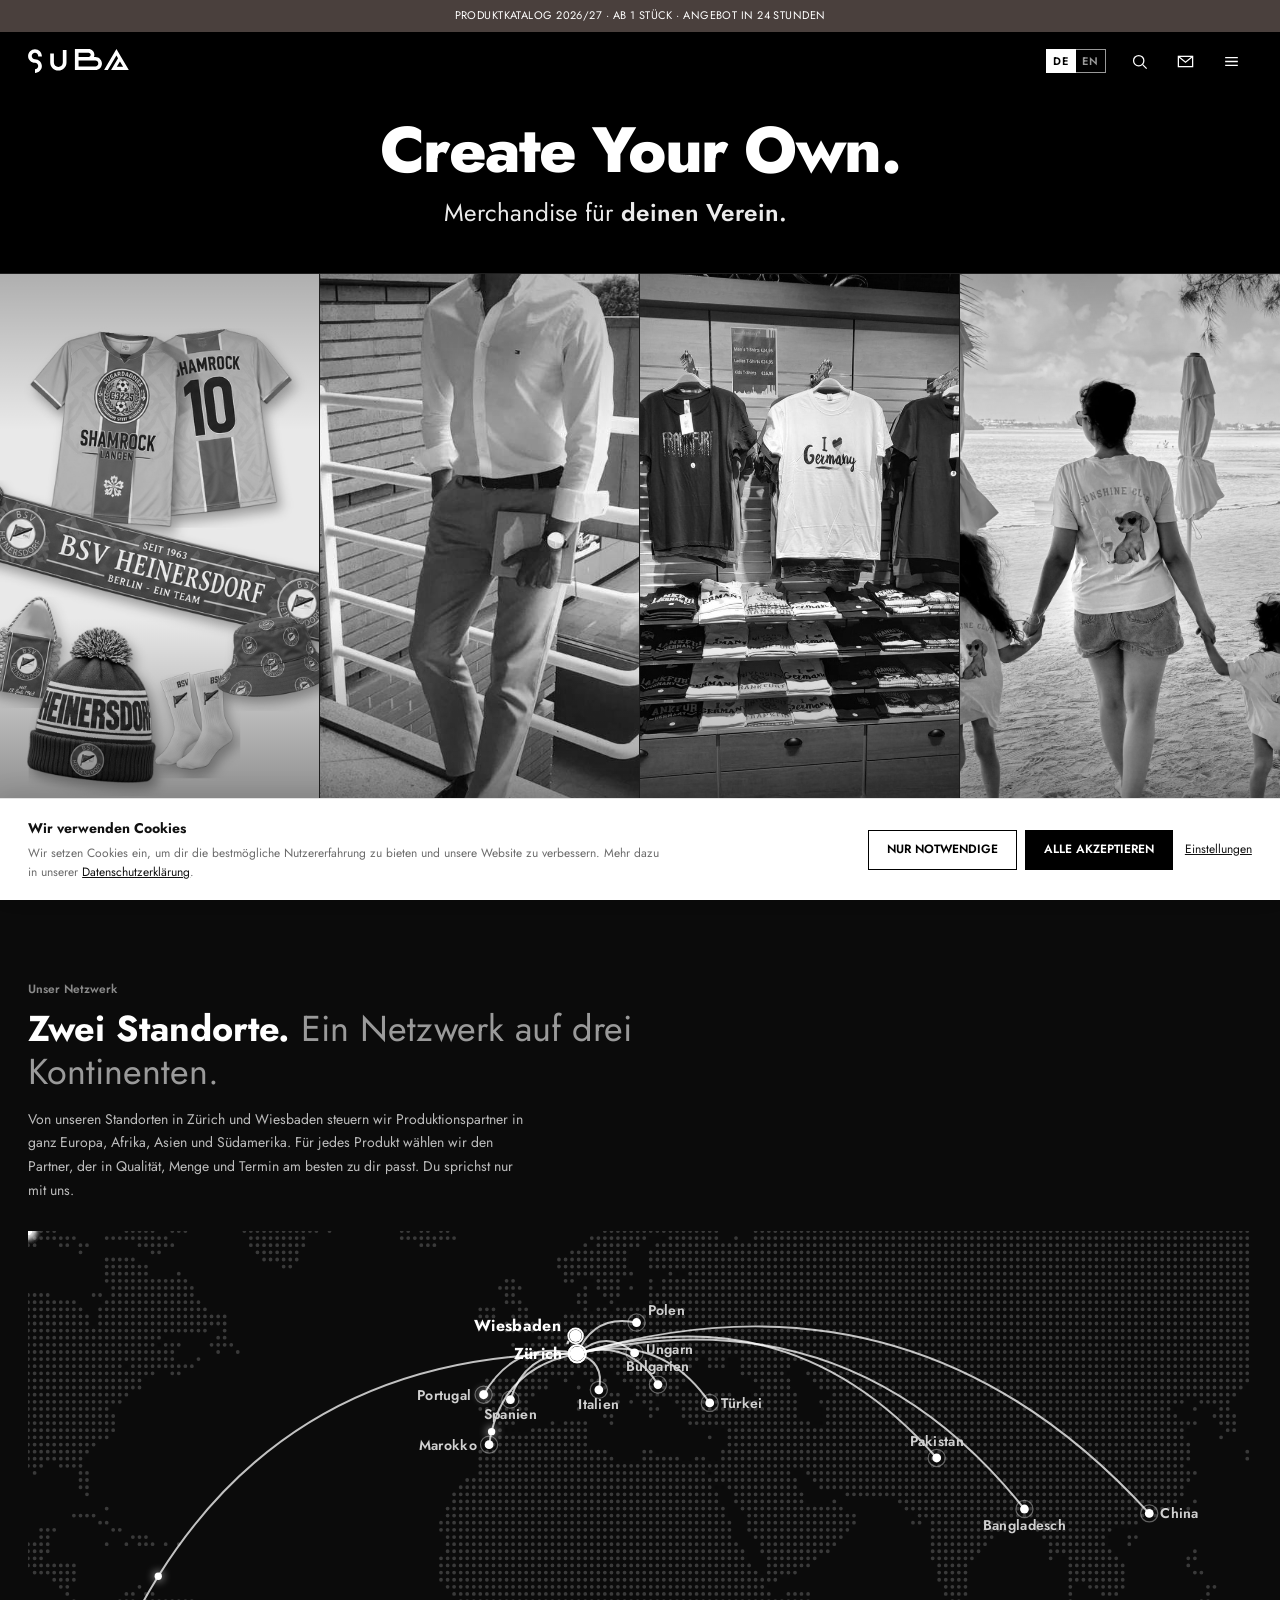
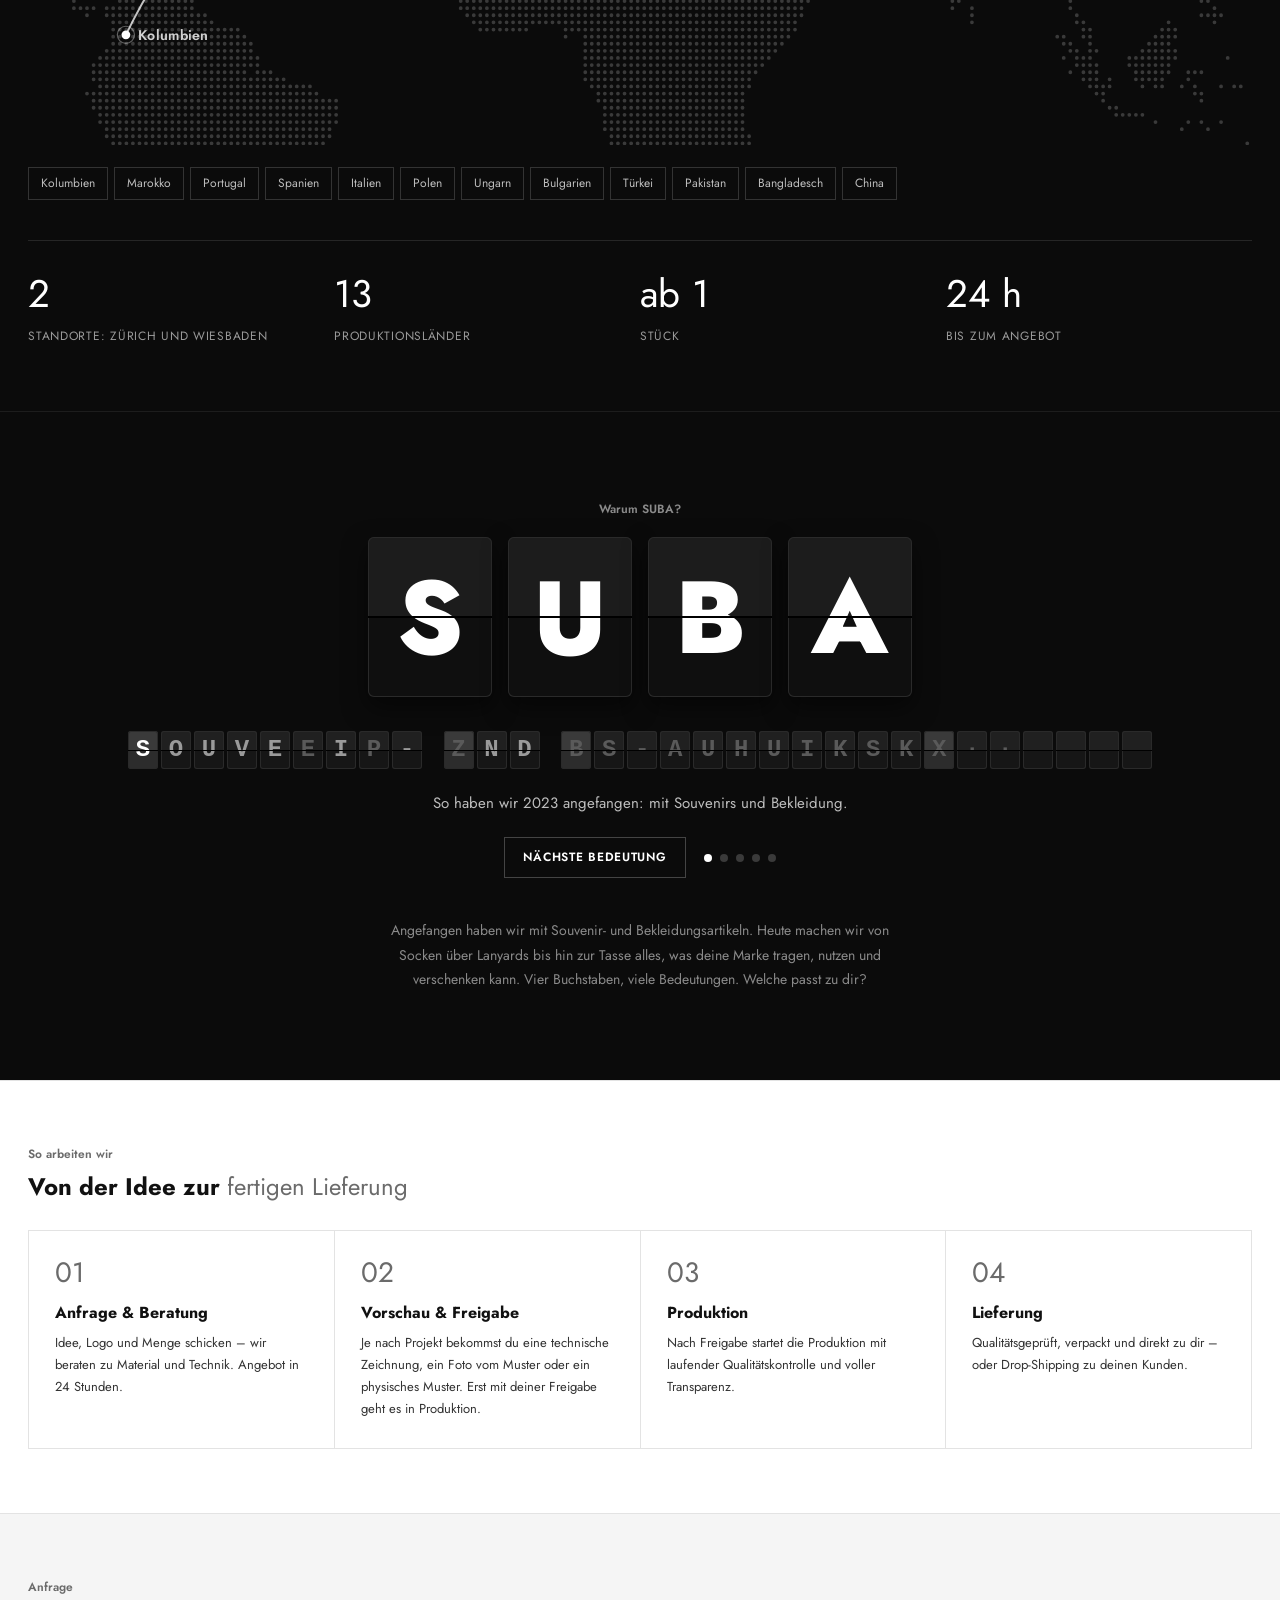
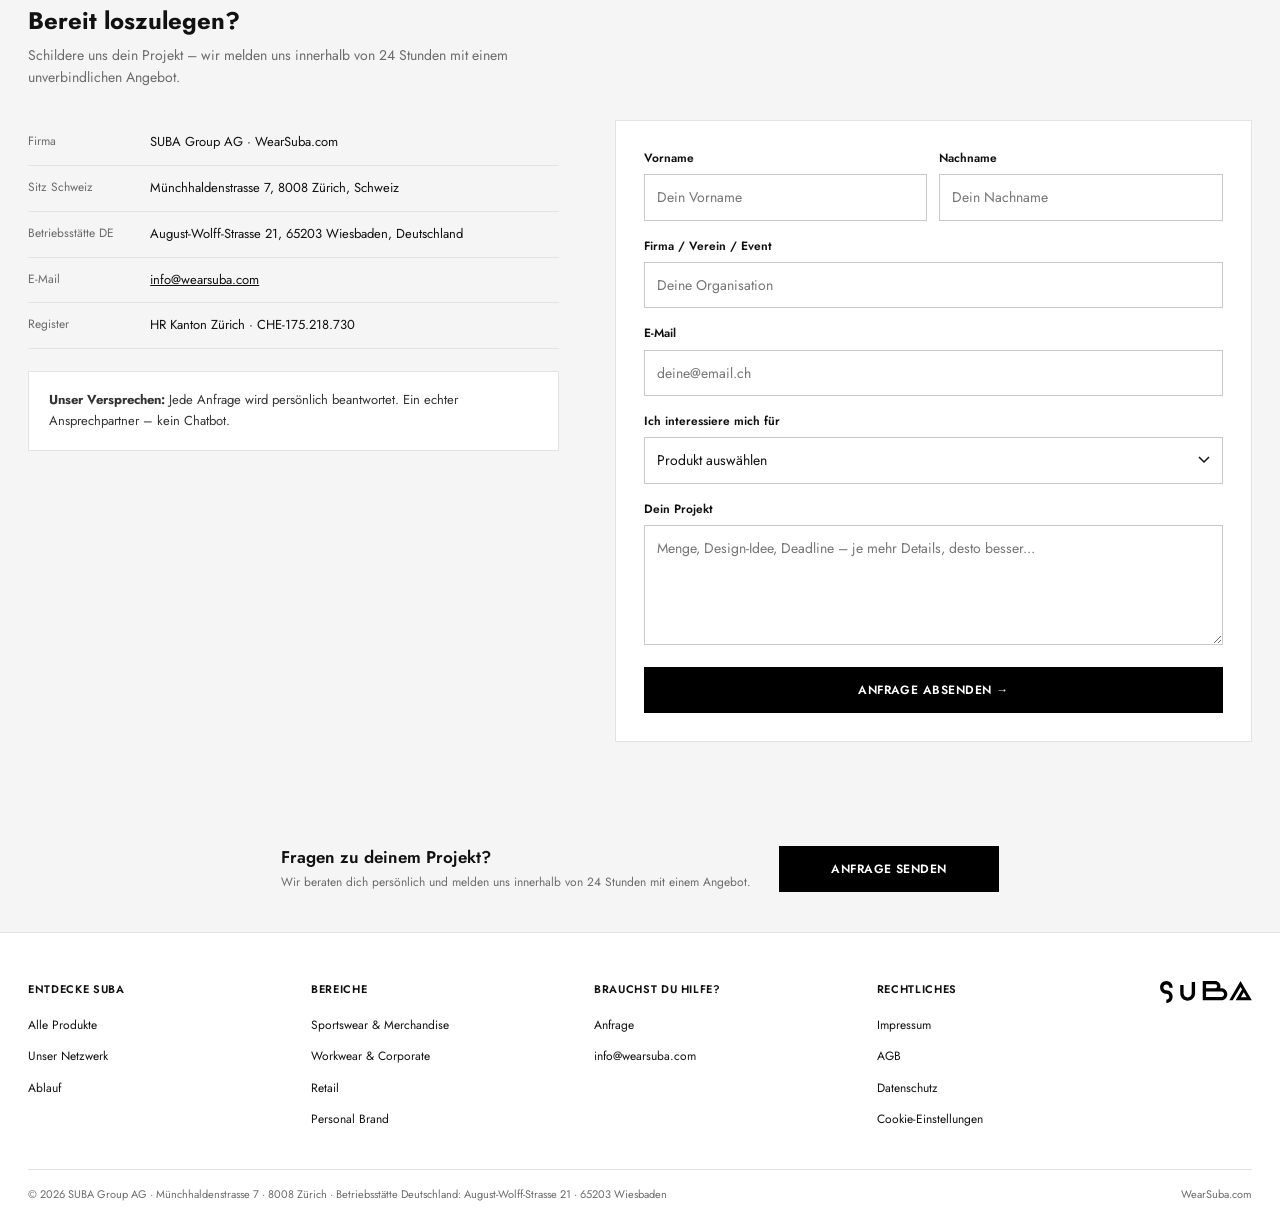
==== commit cb24487d: "Neue Website wearsuba.com (DE/EN, neue Bereiche, Produktkatalog) Co-Authored-By: Claude Opus 5.5 <no" ====
--- a/index.html
+++ b/index.html
@@ -3,560 +3,141 @@
 <head>
 <meta charset="UTF-8">
 <meta name="viewport" content="width=device-width, initial-scale=1.0">
-<title>WearSuba – Textilien, Merch & Souvenirs aus der Schweiz</title>
-<link rel="preconnect" href="https://fonts.googleapis.com">
-<link href="https://fonts.googleapis.com/css2?family=Syne:wght@400;600;700;800&family=Mulish:wght@300;400;600;700&display=swap" rel="stylesheet">
-<style>
-*,*::before,*::after{box-sizing:border-box;margin:0;padding:0}
-:root{
-  --ink:#111215;--ink2:#2a2d35;--mid:#6b7280;--soft:#f4f3f0;
-  --white:#ffffff;--red:#c0392b;--red2:#a93226;--border:#e5e2dc;
-}
-html{scroll-behavior:smooth}
-body{font-family:'Mulish',sans-serif;background:var(--white);color:var(--ink);overflow-x:hidden;font-weight:400;line-height:1.6}
-
-.nav{position:fixed;top:0;left:0;right:0;z-index:200;display:flex;align-items:center;justify-content:space-between;padding:0 56px;height:68px;background:rgba(255,255,255,0.97);backdrop-filter:blur(12px);border-bottom:1px solid var(--border);transition:box-shadow 0.3s}
-.nav.shadow{box-shadow:0 2px 20px rgba(0,0,0,0.08)}
-.nav-brand .n-name{font-family:'Syne',sans-serif;font-size:17px;font-weight:700;color:var(--ink);letter-spacing:0.02em}
-.nav-brand .n-sub{font-size:9px;letter-spacing:0.28em;color:var(--mid);text-transform:uppercase}
-.nav-links{display:flex;gap:34px;list-style:none;align-items:center}
-.nav-links a{font-size:12px;font-weight:600;letter-spacing:0.06em;color:var(--mid);text-decoration:none;text-transform:uppercase;transition:color 0.2s}
-.nav-links a:hover{color:var(--ink)}
-.nav-cta{background:var(--ink)!important;color:var(--white)!important;padding:10px 22px;transition:background 0.25s!important}
-.nav-cta:hover{background:var(--ink2)!important}
-
-.hero{width:100vw;height:100vh;display:flex;position:relative;overflow:hidden}
-.panels-wrap{display:flex;width:100%;height:100%}
-.panel{flex:1;position:relative;overflow:hidden;cursor:pointer;border-right:1px solid rgba(255,255,255,0.1);transition:flex 0.55s cubic-bezier(0.25,0.46,0.45,0.94)}
-.panel:last-child{border-right:none}
-.panels-wrap:hover .panel{flex:0.65}
-.panels-wrap:hover .panel:hover{flex:2}
-.p-bg{position:absolute;inset:0;background-size:cover;background-position:center top;filter:grayscale(100%);transition:transform 0.55s cubic-bezier(0.25,0.46,0.45,0.94),filter 0.45s ease}
-.panel:hover .p-bg{transform:scale(1.04);filter:grayscale(0%)}
-.p-overlay{position:absolute;inset:0;background:linear-gradient(to bottom,rgba(0,0,0,0.1) 0%,transparent 35%,rgba(0,0,0,0.5) 70%,rgba(0,0,0,0.88) 100%)}
-.p-label{position:absolute;bottom:0;left:0;right:0;padding:0 28px 36px}
-.p-line{width:0;height:2px;background:var(--red);margin-bottom:14px;transition:width 0.4s ease}
-.panel:hover .p-line{width:28px}
-.p-cat{font-family:'Syne',sans-serif;font-size:20px;font-weight:700;color:#fff;letter-spacing:0.03em;white-space:nowrap;transform:translateY(3px);transition:transform 0.3s}
-.panel:hover .p-cat{transform:translateY(0)}
-.p-sub{font-size:10px;letter-spacing:0.2em;color:rgba(255,255,255,0.6);text-transform:uppercase;margin-top:5px;opacity:0;transform:translateY(5px);transition:opacity 0.3s 0.05s,transform 0.3s 0.05s;white-space:nowrap}
-.panel:hover .p-sub{opacity:1;transform:translateY(0)}
-
-.hero-header{position:absolute;top:0;left:0;right:0;z-index:50;display:flex;align-items:flex-start;justify-content:space-between;padding:28px 40px 0}
-.hero-brand .hb-name{font-family:'Syne',sans-serif;font-size:20px;font-weight:700;color:#fff;letter-spacing:0.04em}
-.hero-brand .hb-sub{font-size:9px;letter-spacing:0.3em;color:rgba(255,255,255,0.55);text-transform:uppercase;margin-top:2px}
-.hero-nav{display:flex;gap:32px;list-style:none;padding-top:4px}
-.hero-nav a{font-size:11px;letter-spacing:0.18em;text-transform:uppercase;color:rgba(255,255,255,0.65);text-decoration:none;font-weight:600;transition:color 0.2s}
-.hero-nav a:hover{color:#fff}
-.hero-headline{position:absolute;bottom:80px;left:50%;transform:translateX(-50%);z-index:50;text-align:center;white-space:nowrap}
-.hero-headline h1{font-family:'Syne',sans-serif;font-size:clamp(22px,2.8vw,44px);font-weight:800;color:#fff;text-shadow:0 2px 20px rgba(0,0,0,0.5);line-height:1.15}
-.hero-headline h1 span{color:var(--red)}
-.hero-scroll{position:absolute;bottom:28px;left:50%;transform:translateX(-50%);z-index:50;display:flex;flex-direction:column;align-items:center;gap:7px;cursor:pointer}
-.hero-scroll span{font-size:8px;letter-spacing:0.3em;color:rgba(255,255,255,0.45);text-transform:uppercase}
-.hero-scroll svg{width:16px;height:16px;stroke:rgba(255,255,255,0.4);fill:none;stroke-width:2;animation:bob 2s ease infinite}
-@keyframes bob{0%,100%{transform:translateY(0)}50%{transform:translateY(4px)}}
-
-.ticker{background:var(--ink);padding:12px 0;overflow:hidden}
-.ticker-inner{display:flex;white-space:nowrap;animation:tickanim 28s linear infinite}
-.t-item{display:inline-flex;align-items:center;gap:14px;padding:0 28px;font-size:11px;letter-spacing:0.22em;text-transform:uppercase;color:rgba(255,255,255,0.5);font-weight:600;flex-shrink:0}
-.t-dot{width:4px;height:4px;background:var(--red);border-radius:50%;flex-shrink:0}
-@keyframes tickanim{from{transform:translateX(0)}to{transform:translateX(-50%)}}
-
-section{padding:96px 56px}
-.label{font-size:10px;letter-spacing:0.3em;text-transform:uppercase;color:var(--red);font-weight:700;margin-bottom:14px}
-h2{font-family:'Syne',sans-serif;font-size:clamp(28px,3.2vw,46px);font-weight:800;color:var(--ink);line-height:1.08;letter-spacing:-0.01em}
-h2 em{font-style:italic;font-weight:400;color:var(--mid)}
-.reveal{opacity:0;transform:translateY(22px);transition:opacity 0.6s ease,transform 0.6s ease}
-.reveal.in{opacity:1;transform:translateY(0)}
-
-.what{background:var(--soft)}
-.what-grid{display:grid;grid-template-columns:1fr 1fr;gap:80px;align-items:center;margin-top:56px}
-.what-text p{font-size:15px;line-height:1.85;color:#444;margin-top:18px}
-.what-text p+p{margin-top:12px}
-.what-pills{display:flex;flex-wrap:wrap;gap:8px;margin-top:26px}
-.pill{border:1.5px solid var(--border);padding:6px 14px;font-size:11px;letter-spacing:0.1em;color:var(--mid);text-transform:uppercase;font-weight:600;transition:all 0.25s;cursor:default}
-.pill:hover{border-color:var(--ink);color:var(--ink)}
-.what-visual{display:grid;grid-template-columns:1fr 1fr;gap:3px}
-.wv-tile{background:var(--white);padding:28px 24px;border-top:3px solid transparent;transition:border-color 0.3s}
-.wv-tile:hover{border-top-color:var(--red)}
-.wv-icon{font-size:28px;margin-bottom:12px;display:block}
-.wv-title{font-family:'Syne',sans-serif;font-size:15px;font-weight:700;color:var(--ink);margin-bottom:5px}
-.wv-desc{font-size:12px;color:var(--mid);line-height:1.65}
-
-.industries{background:var(--white)}
-.ind-intro{max-width:520px;margin-bottom:56px}
-.ind-intro p{font-size:15px;color:#555;margin-top:14px;line-height:1.8}
-.ind-grid{display:grid;grid-template-columns:repeat(3,1fr);gap:3px}
-.ind-card{background:var(--soft);padding:40px 34px;position:relative;overflow:hidden;border-left:3px solid transparent;transition:all 0.3s;cursor:default}
-.ind-card:hover{background:var(--ink);border-left-color:var(--red)}
-.ind-card:hover .ic-title,.ind-card:hover .ic-desc{color:#fff}
-.ind-card:hover .ic-desc{color:rgba(255,255,255,0.6)}
-.ind-card:hover .ic-num{color:rgba(255,255,255,0.05)}
-.ic-num{font-family:'Syne',sans-serif;font-size:46px;font-weight:800;color:rgba(0,0,0,0.05);position:absolute;right:18px;top:10px;transition:color 0.3s}
-.ic-icon{font-size:26px;margin-bottom:16px;display:block}
-.ic-title{font-family:'Syne',sans-serif;font-size:17px;font-weight:700;color:var(--ink);margin-bottom:7px;transition:color 0.3s}
-.ic-desc{font-size:13px;color:var(--mid);line-height:1.7;transition:color 0.3s}
-
-.services{background:var(--ink)}
-.services .label{color:rgba(255,255,255,0.4)}
-.services h2{color:#fff}
-.svc-grid{display:grid;grid-template-columns:repeat(4,1fr);gap:1px;margin-top:56px;border:1px solid rgba(255,255,255,0.07)}
-.svc-item{padding:40px 30px;border-right:1px solid rgba(255,255,255,0.07);transition:background 0.3s}
-.svc-item:last-child{border-right:none}
-.svc-item:hover{background:rgba(255,255,255,0.04)}
-.svc-num{font-family:'Syne',sans-serif;font-size:40px;font-weight:800;color:rgba(255,255,255,0.06);line-height:1;margin-bottom:22px}
-.svc-title{font-family:'Syne',sans-serif;font-size:16px;font-weight:700;color:#fff;margin-bottom:9px}
-.svc-desc{font-size:13px;color:rgba(255,255,255,0.5);line-height:1.75}
-
-.products{background:var(--soft)}
-.prod-head{display:flex;justify-content:space-between;align-items:flex-end;margin-bottom:52px}
-.prod-head p{max-width:340px;font-size:14px;color:var(--mid);line-height:1.75}
-.prod-grid{display:grid;grid-template-columns:repeat(4,1fr);gap:3px}
-.prod-card{background:var(--white);padding:38px 30px;border-top:3px solid transparent;transition:all 0.3s;display:flex;flex-direction:column;cursor:default}
-.prod-card:hover{border-top-color:var(--red);box-shadow:0 4px 20px rgba(0,0,0,0.06)}
-.pc-icon{font-size:30px;margin-bottom:16px}
-.prod-card h3{font-family:'Syne',sans-serif;font-size:16px;font-weight:700;color:var(--ink);margin-bottom:7px}
-.prod-card p{font-size:12px;color:var(--mid);line-height:1.7;flex:1}
-.pc-tags{display:flex;flex-wrap:wrap;gap:4px;margin-top:14px}
-.pc-tag{background:var(--soft);padding:3px 8px;font-size:10px;letter-spacing:0.08em;color:var(--mid);text-transform:uppercase}
-
-.process{background:var(--white);border-top:1px solid var(--border)}
-.proc-steps{display:grid;grid-template-columns:repeat(4,1fr);margin-top:56px}
-.proc-step{padding:40px 32px;border-right:1px solid var(--border);position:relative;transition:background 0.25s}
-.proc-step:last-child{border-right:none}
-.proc-step:hover{background:var(--soft)}
-.proc-step::before{content:'';position:absolute;top:0;left:0;width:0;height:3px;background:var(--red);transition:width 0.4s ease}
-.proc-step:hover::before{width:100%}
-.ps-num{font-family:'Syne',sans-serif;font-size:56px;font-weight:800;color:var(--border);line-height:1;margin-bottom:20px}
-.proc-step h3{font-family:'Syne',sans-serif;font-size:16px;font-weight:700;color:var(--ink);margin-bottom:9px}
-.proc-step p{font-size:13px;color:var(--mid);line-height:1.75}
-
-.why{background:var(--soft)}
-.why-grid{display:grid;grid-template-columns:1fr 1fr;gap:80px;align-items:start;margin-top:56px}
-.why-points{display:flex;flex-direction:column;gap:3px}
-.why-point{background:var(--white);padding:24px 26px;display:flex;align-items:flex-start;gap:16px;border-left:3px solid transparent;transition:border-color 0.25s}
-.why-point:hover{border-left-color:var(--red)}
-.wp-icon{font-size:20px;flex-shrink:0;margin-top:2px}
-.wp-title{font-family:'Syne',sans-serif;font-size:14px;font-weight:700;color:var(--ink);margin-bottom:4px}
-.wp-desc{font-size:12px;color:var(--mid);line-height:1.65}
-.why-stats{display:grid;grid-template-columns:1fr 1fr;gap:3px}
-.wstat{background:var(--white);padding:32px 28px}
-.wstat .ws-num{font-family:'Syne',sans-serif;font-size:40px;font-weight:800;color:var(--red);line-height:1}
-.wstat .ws-label{font-size:11px;letter-spacing:0.12em;text-transform:uppercase;color:var(--mid);margin-top:5px;line-height:1.5}
-.wstat .ws-desc{font-size:12px;color:#aaa;margin-top:5px}
-
-.refs{background:var(--white)}
-.ref-grid{display:grid;grid-template-columns:repeat(3,1fr);gap:3px;margin-top:56px}
-.ref-card{background:var(--soft);padding:40px 34px;border-top:3px solid var(--border);transition:border-color 0.3s,box-shadow 0.3s;cursor:default}
-.ref-card:hover{border-top-color:var(--red);box-shadow:0 4px 20px rgba(0,0,0,0.06)}
-.rc-tag{font-size:9px;letter-spacing:0.25em;text-transform:uppercase;color:var(--red);font-weight:700;margin-bottom:12px}
-.ref-card h3{font-family:'Syne',sans-serif;font-size:17px;font-weight:700;color:var(--ink);margin-bottom:9px}
-.ref-card p{font-size:13px;color:var(--mid);line-height:1.7}
-.rc-items{margin-top:16px;display:flex;flex-wrap:wrap;gap:5px}
-.rc-item{background:var(--white);padding:3px 9px;font-size:10px;letter-spacing:0.08em;text-transform:uppercase;color:var(--mid)}
-
-.contact{background:var(--ink)}
-.contact .label{color:rgba(255,255,255,0.4)}
-.contact h2{color:#fff}
-.contact-sub{font-size:15px;color:rgba(255,255,255,0.5);max-width:440px;margin:12px 0 52px;line-height:1.75}
-.contact-grid{display:grid;grid-template-columns:1fr 1fr;gap:60px;align-items:start}
-.c-detail{display:flex;gap:14px;padding:14px 0;border-bottom:1px solid rgba(255,255,255,0.07)}
-.c-label{font-size:9px;letter-spacing:0.22em;text-transform:uppercase;color:rgba(255,255,255,0.3);min-width:76px;padding-top:2px;font-weight:700}
-.c-val{font-size:13px;color:rgba(255,255,255,0.7)}
-.contact-promise{margin-top:28px;background:rgba(255,255,255,0.04);border:1px solid rgba(255,255,255,0.09);padding:22px 24px}
-.cp-text{font-size:13px;color:rgba(255,255,255,0.55);line-height:1.75}
-.cp-text strong{color:#fff}
-.form-g{margin-bottom:14px}
-.form-g label{font-size:9px;letter-spacing:0.22em;text-transform:uppercase;color:rgba(255,255,255,0.35);display:block;margin-bottom:7px;font-weight:700}
-.form-g input,.form-g textarea,.form-g select{width:100%;background:rgba(255,255,255,0.06);border:1px solid rgba(255,255,255,0.11);color:rgba(255,255,255,0.85);padding:11px 13px;font-family:'Mulish',sans-serif;font-size:14px;outline:none;transition:border-color 0.25s;-webkit-appearance:none}
-.form-g input:focus,.form-g textarea:focus,.form-g select:focus{border-color:var(--red)}
-.form-g textarea{height:110px;resize:vertical}
-.form-g select option{background:#1a1a1a}
-.form-row{display:grid;grid-template-columns:1fr 1fr;gap:12px}
-.btn-send{background:var(--red);color:#fff;width:100%;border:none;padding:14px;font-family:'Syne',sans-serif;font-size:13px;font-weight:700;letter-spacing:0.12em;text-transform:uppercase;cursor:pointer;transition:background 0.25s,transform 0.2s}
-.btn-send:hover{background:var(--red2);transform:translateY(-1px)}
-
-footer{background:#0a0b0d;padding:38px 56px;display:flex;justify-content:space-between;align-items:center;border-top:1px solid rgba(255,255,255,0.05)}
-.f-brand .fn{font-family:'Syne',sans-serif;font-size:15px;font-weight:700;color:#fff}
-.f-brand .fs{font-size:9px;letter-spacing:0.22em;color:rgba(255,255,255,0.3);text-transform:uppercase;margin-top:3px}
-.f-info{font-size:11px;color:rgba(255,255,255,0.28);text-align:center;line-height:1.8}
-.f-links{display:flex;gap:22px}
-.f-links a{font-size:11px;color:rgba(255,255,255,0.35);text-decoration:none;transition:color 0.2s}
-.f-links a:hover{color:rgba(255,255,255,0.8)}
-
-@media(max-width:900px){
-  .nav{padding:0 20px}.nav-links{display:none}
-  .hero-nav{display:none}
-  section{padding:60px 20px}
-  .panel{flex:none!important;height:55vw;min-height:180px;border-right:none;border-bottom:1px solid rgba(255,255,255,0.08)}
-  .panels-wrap{flex-direction:column}.panels-wrap:hover .panel{flex:none}
-  .hero-headline{white-space:normal;width:90%;text-align:center;bottom:50px}
-  .what-grid,.contact-grid,.why-grid{grid-template-columns:1fr;gap:40px}
-  .ind-grid{grid-template-columns:1fr 1fr}
-  .svc-grid{grid-template-columns:1fr 1fr}
-  .svc-item{border-right:none;border-bottom:1px solid rgba(255,255,255,0.07)}
-  .prod-grid{grid-template-columns:1fr 1fr}
-  .proc-steps{grid-template-columns:1fr 1fr}
-  .ref-grid{grid-template-columns:1fr}
-  .why-stats{grid-template-columns:1fr 1fr}
-  footer{flex-direction:column;gap:18px;text-align:center;padding:28px 20px}
-  .form-row{grid-template-columns:1fr}
-  .prod-head{flex-direction:column;align-items:flex-start;gap:14px}
-}
-</style>
+<title>WearSuba – Textilien, Merchandise & Souvenirs aus der Schweiz</title>
+<meta name="description" content="WearSuba by Suba Group AG, Zürich: Sportswear, Merchandise, Workwear, Corporate, Keramik und Souvenirs mit deinem Logo. Produktkatalog, Konfiguratoren und Angebot in 24 Stunden.">
+<link rel="icon" href="img/site/favicon.png">
+<link rel="alternate" hreflang="de" href="index.html">
+<link rel="alternate" hreflang="en" href="index-en.html">
+<link rel="stylesheet" href="assets/suba.css">
+<script>
+  window.va = window.va || function () { (window.vaq = window.vaq || []).push(arguments); };
+</script>
+<script defer src="/_vercel/insights/script.js"></script>
+<link rel="stylesheet" href="assets/fonts.css">
+<script>/* Neue Seite immer oben öffnen */try{history.scrollRestoration="manual"}catch(e){}addEventListener("pageshow",function(){if(!location.hash)window.scrollTo(0,0)});</script>
 </head>
 <body>
-<nav class="nav" id="mainNav">
-  <div class="nav-brand">
-  <a href="#home" style="display:flex;align-items:center;gap:10px;text-decoration:none">
-    <img src="[data-uri]" style="height:32px;width:auto;filter:invert(0)" alt="SUBA Logo">
-    <div>
-      <div class="n-name" style="font-size:15px;letter-spacing:0.04em">WearSuba.com</div>
-      <div class="n-sub">by Suba Group AG · Zürich</div>
+<div data-suba-nav data-variant="hero"></div>
+
+<main>
+<section class="hero-panels" id="home" aria-label="Bereiche">
+  <div class="hero-claim" aria-hidden="false">
+    <h1>Create Your Own.</h1>
+    <p>Merchandise für <span class="hc-rot" id="hcRot"><span class="on">deinen Verein.</span><span>dein Unternehmen.</span><span>deine Stadt.</span><span>deine Marke.</span></span></p>
+  </div>
+  <a class="hp" href="produkte.html?bereich=sportswear" data-bereich="sportswear"><span class="hp-bg" style="background-image:url('img/site/panel-sportswear-suba.jpg')"></span><span class="hp-t"><span class="hp-n">Sportswear &amp; Merchandise</span><span class="hp-s">Vereine · Teams · Fans</span></span></a>
+  <a class="hp" href="produkte.html?bereich=workwear" data-bereich="workwear"><span class="hp-bg" style="background-image:url('img/site/panel-workwear.jpg')"></span><span class="hp-t"><span class="hp-n">Workwear &amp; Corporate</span><span class="hp-s">Hotels · Gastro · Unternehmen</span></span></a>
+  <a class="hp" href="produkte.html?bereich=retail" data-bereich="retail"><span class="hp-bg" style="background-image:url('img/site/panel-retail-handel.jpg')"></span><span class="hp-t"><span class="hp-n">Retail</span><span class="hp-s">Souvenirs · Städte-Merchandise · Handel</span></span></a>
+  <a class="hp" href="produkte.html?bereich=personal-brand" data-bereich="personal-brand"><span class="hp-bg" style="background-image:url('img/referenzen/nido55-strand-partnerlook.jpg');background-position:center 40%"></span><span class="hp-t"><span class="hp-n">Personal Brand</span><span class="hp-s">Eigenes Logo · Eigene Kollektion</span></span></a>
+</section>
+
+<section class="network" id="netzwerk" aria-labelledby="nwT">
+  <div class="nw-head">
+    <div class="label">Unser Netzwerk</div>
+    <h2 id="nwT">Zwei Standorte. <em>Ein Netzwerk auf drei Kontinenten.</em></h2>
+    <p>Von unseren Standorten in Zürich und Wiesbaden steuern wir Produktionspartner in ganz Europa, Afrika, Asien und Südamerika. Für jedes Produkt wählen wir den Partner, der in Qualität, Menge und Termin am besten zu dir passt. Du sprichst nur mit uns.</p>
+  </div>
+  <div class="nw-stage"><svg class="nw-map" viewBox="0 0 1000 420" role="img" aria-labelledby="nwT">
+<image href="img/site/weltkarte-punkte.svg" x="0" y="0" width="1000" height="420"/>
+<g class="nw-route" data-k="kolumbien"><path class="nw-arc" d="M80.0 330.0 Q192.4 99.4 448.8 100.3" pathLength="1" style="animation-delay:0.00s"/><circle class="nw-mover" r="3"><animateMotion dur="3.8s" begin="1.20s" repeatCount="indefinite" path="M80.0 330.0 Q192.4 99.4 448.8 100.3"/></circle></g><g class="nw-route" data-k="marokko"><path class="nw-arc" d="M376.8 174.6 Q386.2 111.7 448.8 100.3" pathLength="1" style="animation-delay:0.22s"/><circle class="nw-mover" r="3"><animateMotion dur="2.4s" begin="1.42s" repeatCount="indefinite" path="M376.8 174.6 Q386.2 111.7 448.8 100.3"/></circle></g><g class="nw-route" data-k="portugal"><path class="nw-arc" d="M372.3 133.8 Q398.1 88.6 448.8 100.3" pathLength="1" style="animation-delay:0.44s"/><circle class="nw-mover" r="3"><animateMotion dur="2.3s" begin="1.64s" repeatCount="indefinite" path="M372.3 133.8 Q398.1 88.6 448.8 100.3"/></circle></g><g class="nw-route" data-k="spanien"><path class="nw-arc" d="M394.2 137.8 Q406.9 97.7 448.8 100.3" pathLength="1" style="animation-delay:0.66s"/><circle class="nw-mover" r="3"><animateMotion dur="2.3s" begin="1.86s" repeatCount="indefinite" path="M394.2 137.8 Q406.9 97.7 448.8 100.3"/></circle></g><g class="nw-route" data-k="italien"><path class="nw-arc" d="M466.5 129.8 Q471.7 106.7 448.8 100.3" pathLength="1" style="animation-delay:0.88s"/><circle class="nw-mover" r="3"><animateMotion dur="2.1s" begin="2.08s" repeatCount="indefinite" path="M466.5 129.8 Q471.7 106.7 448.8 100.3"/></circle></g><g class="nw-route" data-k="polen"><path class="nw-arc" d="M497.3 74.8 Q462.6 67.7 448.8 100.3" pathLength="1" style="animation-delay:1.10s"/><circle class="nw-mover" r="3"><animateMotion dur="2.2s" begin="2.30s" repeatCount="indefinite" path="M497.3 74.8 Q462.6 67.7 448.8 100.3"/></circle></g><g class="nw-route" data-k="ungarn"><path class="nw-arc" d="M495.7 99.6 Q472.0 79.9 448.8 100.3" pathLength="1" style="animation-delay:1.32s"/><circle class="nw-mover" r="3"><animateMotion dur="2.2s" begin="2.52s" repeatCount="indefinite" path="M495.7 99.6 Q472.0 79.9 448.8 100.3"/></circle></g><g class="nw-route" data-k="bulgarien"><path class="nw-arc" d="M514.8 125.5 Q491.5 87.5 448.8 100.3" pathLength="1" style="animation-delay:1.54s"/><circle class="nw-mover" r="3"><animateMotion dur="2.3s" begin="2.74s" repeatCount="indefinite" path="M514.8 125.5 Q491.5 87.5 448.8 100.3"/></circle></g><g class="nw-route" data-k="tuerkei"><path class="nw-arc" d="M557.1 140.5 Q517.1 82.3 448.8 100.3" pathLength="1" style="animation-delay:1.76s"/><circle class="nw-mover" r="3"><animateMotion dur="2.5s" begin="2.96s" repeatCount="indefinite" path="M557.1 140.5 Q517.1 82.3 448.8 100.3"/></circle></g><g class="nw-route" data-k="pakistan"><path class="nw-arc" d="M742.6 185.5 Q623.0 49.0 448.8 100.3" pathLength="1" style="animation-delay:1.98s"/><circle class="nw-mover" r="3"><animateMotion dur="3.3s" begin="3.18s" repeatCount="indefinite" path="M742.6 185.5 Q623.0 49.0 448.8 100.3"/></circle></g><g class="nw-route" data-k="bangladesch"><path class="nw-arc" d="M814.3 227.2 Q671.6 48.4 448.8 100.3" pathLength="1" style="animation-delay:2.20s"/><circle class="nw-mover" r="3"><animateMotion dur="3.6s" begin="3.40s" repeatCount="indefinite" path="M814.3 227.2 Q671.6 48.4 448.8 100.3"/></circle></g><g class="nw-route" data-k="china"><path class="nw-arc" d="M916.3 230.8 Q723.4 19.5 448.8 100.3" pathLength="1" style="animation-delay:2.42s"/><circle class="nw-mover" r="3"><animateMotion dur="4.0s" begin="3.62s" repeatCount="indefinite" path="M916.3 230.8 Q723.4 19.5 448.8 100.3"/></circle></g><path class="nw-link" d="M447.5 85.7 Q433.5 93.0 448.8 100.3"/>
+<g class="nw-hub"><circle class="nw-pulse" cx="448.8" cy="100.3" r="7"/><circle class="nw-pulse p2" cx="448.8" cy="100.3" r="7"/><circle cx="448.8" cy="100.3" r="6" fill="#fff"/><text x="436.8" y="104.3" text-anchor="end" class="nw-hubt">Zürich</text></g>
+<g class="nw-hub"><circle class="nw-pulse" cx="447.5" cy="85.7" r="6" style="animation-delay:.6s"/><circle cx="447.5" cy="85.7" r="5" fill="#fff"/><text x="435.5" y="81.7" text-anchor="end" class="nw-hubt">Wiesbaden</text></g><g class="nw-pt" data-k="kolumbien" tabindex="0" role="button" aria-label="Kolumbien"><circle class="nw-ring" cx="80.0" cy="330.0" r="7"/><circle class="nw-dot" cx="80.0" cy="330.0" r="3.6"/><text x="90.0" y="334.0" text-anchor="start">Kolumbien</text></g><g class="nw-pt" data-k="marokko" tabindex="0" role="button" aria-label="Marokko"><circle class="nw-ring" cx="376.8" cy="174.6" r="7"/><circle class="nw-dot" cx="376.8" cy="174.6" r="3.6"/><text x="366.8" y="178.6" text-anchor="end">Marokko</text></g><g class="nw-pt" data-k="portugal" tabindex="0" role="button" aria-label="Portugal"><circle class="nw-ring" cx="372.3" cy="133.8" r="7"/><circle class="nw-dot" cx="372.3" cy="133.8" r="3.6"/><text x="362.3" y="137.8" text-anchor="end">Portugal</text></g><g class="nw-pt" data-k="spanien" tabindex="0" role="button" aria-label="Spanien"><circle class="nw-ring" cx="394.2" cy="137.8" r="7"/><circle class="nw-dot" cx="394.2" cy="137.8" r="3.6"/><text x="394.2" y="153.8" text-anchor="middle">Spanien</text></g><g class="nw-pt" data-k="italien" tabindex="0" role="button" aria-label="Italien"><circle class="nw-ring" cx="466.5" cy="129.8" r="7"/><circle class="nw-dot" cx="466.5" cy="129.8" r="3.6"/><text x="466.5" y="145.8" text-anchor="middle">Italien</text></g><g class="nw-pt" data-k="polen" tabindex="0" role="button" aria-label="Polen"><circle class="nw-ring" cx="497.3" cy="74.8" r="7"/><circle class="nw-dot" cx="497.3" cy="74.8" r="3.6"/><text x="506.3" y="68.8" text-anchor="start">Polen</text></g><g class="nw-pt" data-k="ungarn" tabindex="0" role="button" aria-label="Ungarn"><circle class="nw-ring" cx="495.7" cy="99.6" r="7"/><circle class="nw-dot" cx="495.7" cy="99.6" r="3.6"/><text x="504.7" y="100.6" text-anchor="start">Ungarn</text></g><g class="nw-pt" data-k="bulgarien" tabindex="0" role="button" aria-label="Bulgarien"><circle class="nw-ring" cx="514.8" cy="125.5" r="7"/><circle class="nw-dot" cx="514.8" cy="125.5" r="3.6"/><text x="514.8" y="114.5" text-anchor="middle">Bulgarien</text></g><g class="nw-pt" data-k="tuerkei" tabindex="0" role="button" aria-label="Türkei"><circle class="nw-ring" cx="557.1" cy="140.5" r="7"/><circle class="nw-dot" cx="557.1" cy="140.5" r="3.6"/><text x="566.1" y="144.5" text-anchor="start">Türkei</text></g><g class="nw-pt" data-k="pakistan" tabindex="0" role="button" aria-label="Pakistan"><circle class="nw-ring" cx="742.6" cy="185.5" r="7"/><circle class="nw-dot" cx="742.6" cy="185.5" r="3.6"/><text x="742.6" y="175.5" text-anchor="middle">Pakistan</text></g><g class="nw-pt" data-k="bangladesch" tabindex="0" role="button" aria-label="Bangladesch"><circle class="nw-ring" cx="814.3" cy="227.2" r="7"/><circle class="nw-dot" cx="814.3" cy="227.2" r="3.6"/><text x="814.3" y="244.2" text-anchor="middle">Bangladesch</text></g><g class="nw-pt" data-k="china" tabindex="0" role="button" aria-label="China"><circle class="nw-ring" cx="916.3" cy="230.8" r="7"/><circle class="nw-dot" cx="916.3" cy="230.8" r="3.6"/><text x="925.3" y="234.8" text-anchor="start">China</text></g>
+</svg></div>
+  <div class="nw-names"><span data-k="kolumbien" tabindex="0">Kolumbien</span><span data-k="marokko" tabindex="0">Marokko</span><span data-k="portugal" tabindex="0">Portugal</span><span data-k="spanien" tabindex="0">Spanien</span><span data-k="italien" tabindex="0">Italien</span><span data-k="polen" tabindex="0">Polen</span><span data-k="ungarn" tabindex="0">Ungarn</span><span data-k="bulgarien" tabindex="0">Bulgarien</span><span data-k="tuerkei" tabindex="0">Türkei</span><span data-k="pakistan" tabindex="0">Pakistan</span><span data-k="bangladesch" tabindex="0">Bangladesch</span><span data-k="china" tabindex="0">China</span></div>
+  <div class="nw-stats"><div><b>2</b><span>Standorte: Zürich und Wiesbaden</span></div><div><b>13</b><span>Produktionsländer</span></div><div><b>ab 1</b><span>Stück</span></div><div><b>24 h</b><span>bis zum Angebot</span></div></div>
+</section>
+
+
+<section class="why-suba" id="warum-suba" aria-labelledby="wsT">
+  <div class="ws-in">
+    <div class="label">Warum SUBA?</div>
+    <h2 id="wsT" class="ws-letters" aria-label="SUBA"><span>S</span><span>U</span><span>B</span><span>A</span></h2>
+    <p class="ws-board" id="wsBoard" aria-live="polite">Souvenir- und Bekleidungsartikel</p>
+    <p class="ws-desc" id="wsDesc">So haben wir 2023 angefangen: mit Souvenirs und Bekleidung.</p>
+    <div class="ws-ctl"><button type="button" class="ws-next" id="wsNext">Nächste Bedeutung</button><span class="ws-dots" id="wsDots"></span></div>
+    <p class="ws-note">Angefangen haben wir mit Souvenir- und Bekleidungsartikeln. Heute machen wir von Socken über Lanyards bis hin zur Tasse alles, was deine Marke tragen, nutzen und verschenken kann. Vier Buchstaben, viele Bedeutungen. Welche passt zu dir?</p>
+  </div>
+  <script type="application/json" id="wsData">[{"t": "[S]ouvenir- [u]nd [B]ekleidungs[a]rtikel", "d": "So haben wir 2023 angefangen: mit Souvenirs und Bekleidung."}, {"t": "[S]tadt- [u]nd [B]randing-[A]rtikel", "d": "Souvenirs und Merchandise mit Motiven für Städte und Regionen."}, {"t": "[S]onderproduktion [u]nd [B]randing-[A]rtikel", "d": "Alles, was es so nicht von der Stange gibt."}, {"t": "[S]chnell · [U]nkompliziert · [B]eratung · [A]b 1 Stück", "d": "Angebot in 24 Stunden, ein Ansprechpartner, auch kleine Mengen."}, {"t": "[S]wiss [U]nique [B]randed [A]pparel", "d": "Schweizer Anspruch, einzigartig gebrandet."}]</script>
+</section>
+
+<section class="process" id="process">
+  <div class="reveal"><div class="label">So arbeiten wir</div><h2>Von der Idee zur <em>fertigen Lieferung</em></h2></div>
+  <ol class="steps four">
+    <li class="reveal"><h3>Anfrage & Beratung</h3><p>Idee, Logo und Menge schicken – wir beraten zu Material und Technik. Angebot in 24 Stunden.</p></li>
+    <li class="reveal"><h3>Vorschau & Freigabe</h3><p>Je nach Projekt bekommst du eine technische Zeichnung, ein Foto vom Muster oder ein physisches Muster. Erst mit deiner Freigabe geht es in Produktion.</p></li>
+    <li class="reveal"><h3>Produktion</h3><p>Nach Freigabe startet die Produktion mit laufender Qualitätskontrolle und voller Transparenz.</p></li>
+    <li class="reveal"><h3>Lieferung</h3><p>Qualitätsgeprüft, verpackt und direkt zu dir – oder Drop-Shipping zu deinen Kunden.</p></li>
+  </ol>
+</section>
+
+<section class="contact" id="contact">
+  <div class="reveal"><div class="label">Anfrage</div><h2>Bereit loszulegen?</h2><div class="contact-sub">Schildere uns dein Projekt – wir melden uns innerhalb von 24 Stunden mit einem unverbindlichen Angebot.</div></div>
+  <div class="contact-grid">
+    <div class="contact-info reveal">
+      <div class="c-detail"><span class="c-label">Firma</span><span class="c-val">SUBA Group AG · WearSuba.com</span></div>
+      <div class="c-detail"><span class="c-label">Sitz Schweiz</span><span class="c-val">Münchhaldenstrasse 7, 8008 Zürich, Schweiz</span></div>
+      <div class="c-detail"><span class="c-label">Betriebsstätte DE</span><span class="c-val">August-Wolff-Strasse 21, 65203 Wiesbaden, Deutschland</span></div>
+      <div class="c-detail"><span class="c-label">E-Mail</span><span class="c-val"><a href="mailto:info@wearsuba.com">info@wearsuba.com</a></span></div>
+      <div class="c-detail"><span class="c-label">Register</span><span class="c-val">HR Kanton Zürich · CHE-175.218.730</span></div>
+      <div class="contact-promise"><div class="cp-text"><strong>Unser Versprechen:</strong> Jede Anfrage wird persönlich beantwortet. Ein echter Ansprechpartner – kein Chatbot.</div></div>
     </div>
-  </a>
-</div>
-  <ul class="nav-links">
-    <li><a href="#what">Leistungen</a></li><li><a href="#industries">Branchen</a></li>
-    <li><a href="#products">Produkte</a></li><li><a href="#why">Warum Suba</a></li>
-    <li><a href="#contact" class="nav-cta">Anfrage</a></li>
-  </ul>
-</nav>
+    <div class="reveal">
+      <form id="contactForm" action="https://formspree.io/f/mzdqnbly" method="POST">
+        <div class="form-row">
+          <div class="form-g"><label>Vorname</label><input type="text" name="Vorname" placeholder="Dein Vorname" required></div>
+          <div class="form-g"><label>Nachname</label><input type="text" name="Nachname" placeholder="Dein Nachname" required></div>
+        </div>
+        <div class="form-g"><label>Firma / Verein / Event</label><input type="text" name="Firma" placeholder="Deine Organisation"></div>
+        <div class="form-g"><label>E-Mail</label><input type="email" name="Email" placeholder="deine@email.ch" required></div>
+        <div class="form-g"><label>Ich interessiere mich für</label>
+          <select name="Interesse"><option value="">Produkt auswählen</option><option>T-Shirts & Tops</option><option>Caps & Kopfbedeckungen</option><option>Sportswear & Trikots</option><option>Corporate & Work Wear</option><option>Mugs & Drinkware</option><option>Souvenirs & Geschenkartikel</option><option>Komplettes Merchandise-Paket</option><option>Sonstiges</option></select>
+        </div>
+        <div class="form-g"><label>Dein Projekt</label><textarea name="Nachricht" placeholder="Menge, Design-Idee, Deadline – je mehr Details, desto besser..." required></textarea></div>
+        <input type="hidden" name="_subject" value="Neue Anfrage über WearSuba.com">
+        <button class="btn-send" type="submit" id="submitBtn">Anfrage absenden →</button>
+      </form>
+      <div id="formSuccess" style="display:none;background:rgba(255,255,255,0.06);border:1px solid rgba(255,255,255,0.15);padding:24px;text-align:center;margin-top:16px">
+        <div style="font-family:'Futura PT','Futura','Jost','Century Gothic',sans-serif;font-size:16px;font-weight:700;color:#fff;margin-bottom:8px">Danke für deine Anfrage!</div>
+        <div style="font-size:13px;color:rgba(255,255,255,0.6)">Wir melden uns innerhalb von 24 Stunden bei dir.</div>
+      </div>
+    </div>
 
-<div class="hero" id="home">
-  <div class="hero-header">
-    <div class="hero-brand">
-  <a href="#home" style="display:flex;align-items:center;gap:10px;text-decoration:none">
-    <img src="[data-uri]" style="height:36px;width:auto;filter:invert(1)" alt="SUBA Logo">
-    <div>
-      <div class="hb-name">WearSuba.com</div>
-      <div class="hb-sub">by Suba Group AG · Zürich</div>
-    </div>
-  </a>
-</div>
-    <ul class="hero-nav">
-      <li><a href="#what">Leistungen</a></li><li><a href="#industries">Branchen</a></li>
-      <li><a href="#products">Produkte</a></li><li><a href="#contact">Anfrage</a></li>
-    </ul>
-  </div>
-  <div class="panels-wrap">
-    <div class="panel"><div class="p-bg" style="background-image:url('[data-uri]')"></div><div class="p-overlay"></div><div class="p-label"><div class="p-line"></div><div class="p-cat">Sportswear</div><div class="p-sub">Clubs · Teams · Federations</div></div></div>
-    <div class="panel"><div class="p-bg" style="background-image:url('[data-uri]')"></div><div class="p-overlay"></div><div class="p-label"><div class="p-line"></div><div class="p-cat">Work Wear</div><div class="p-sub">Uniforms · Corporate · Workwear</div></div></div>
-    <div class="panel"><div class="p-bg" style="background-image:url('[data-uri]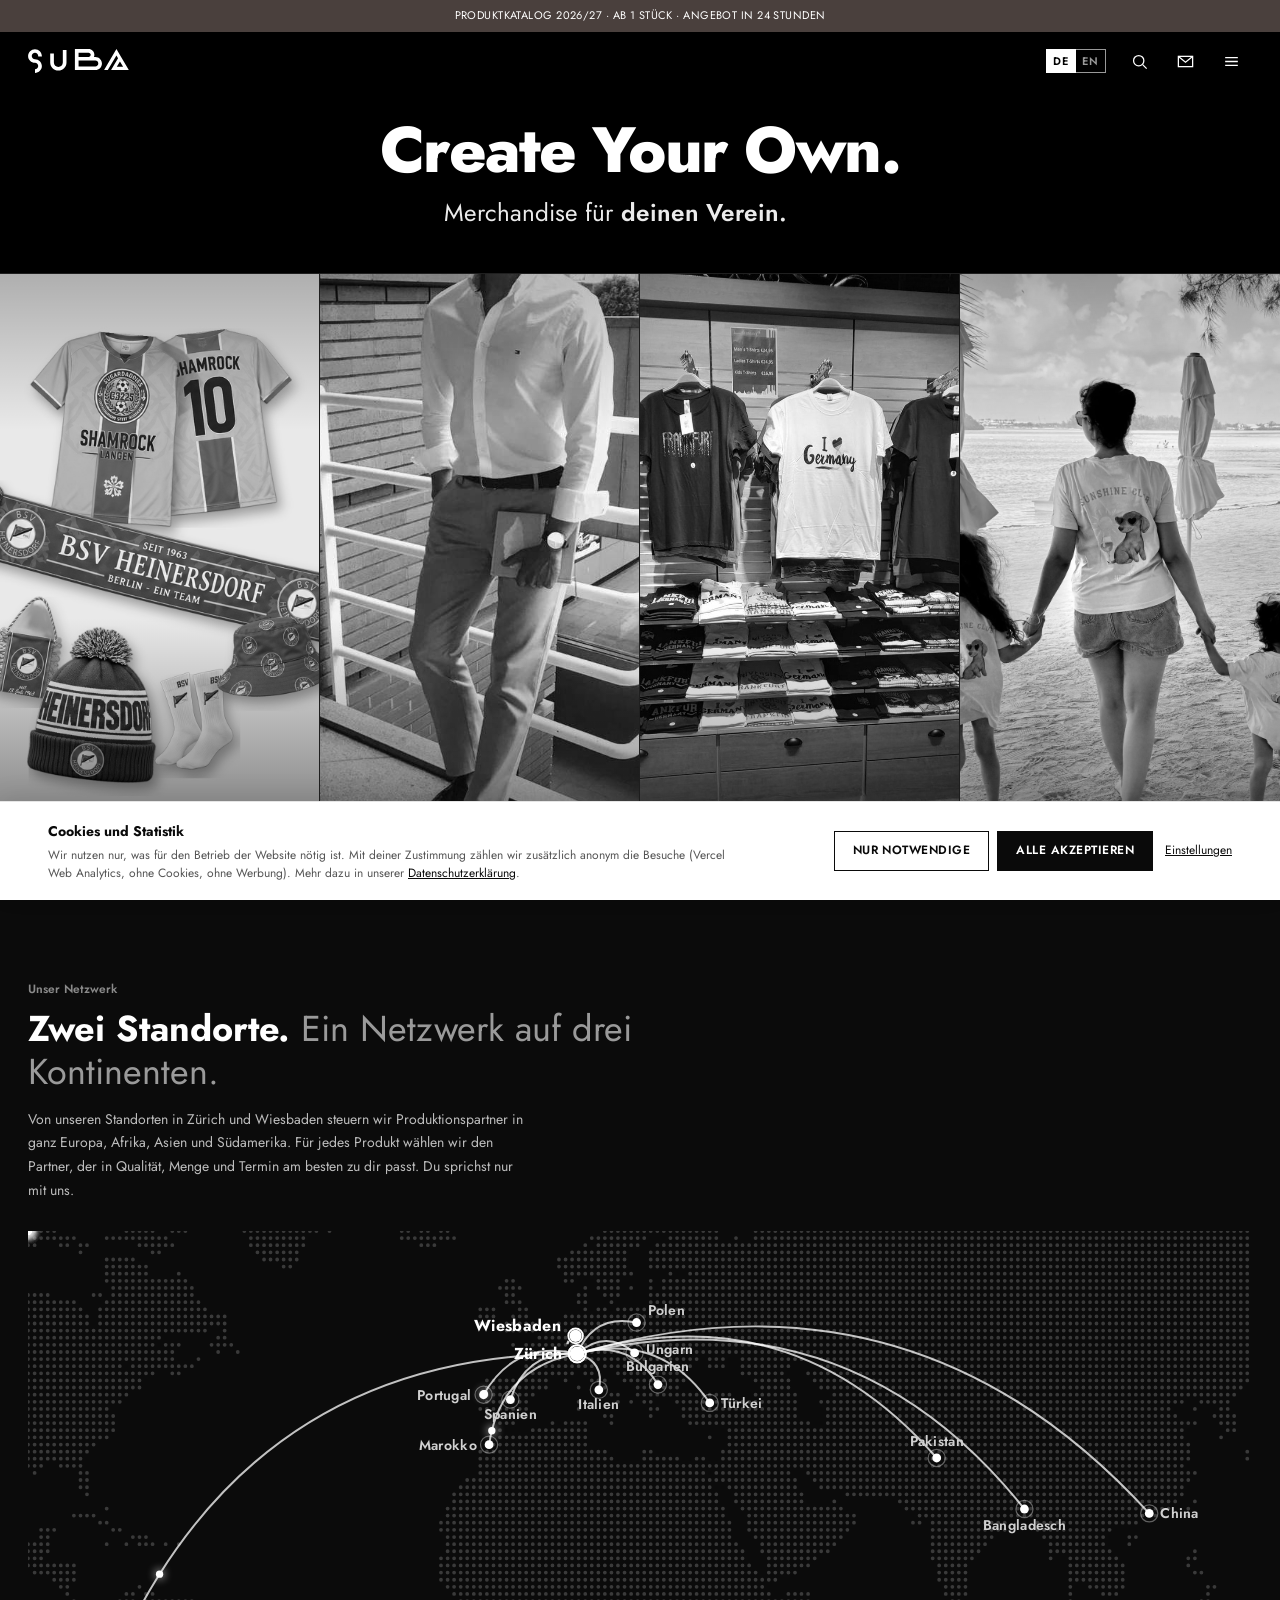
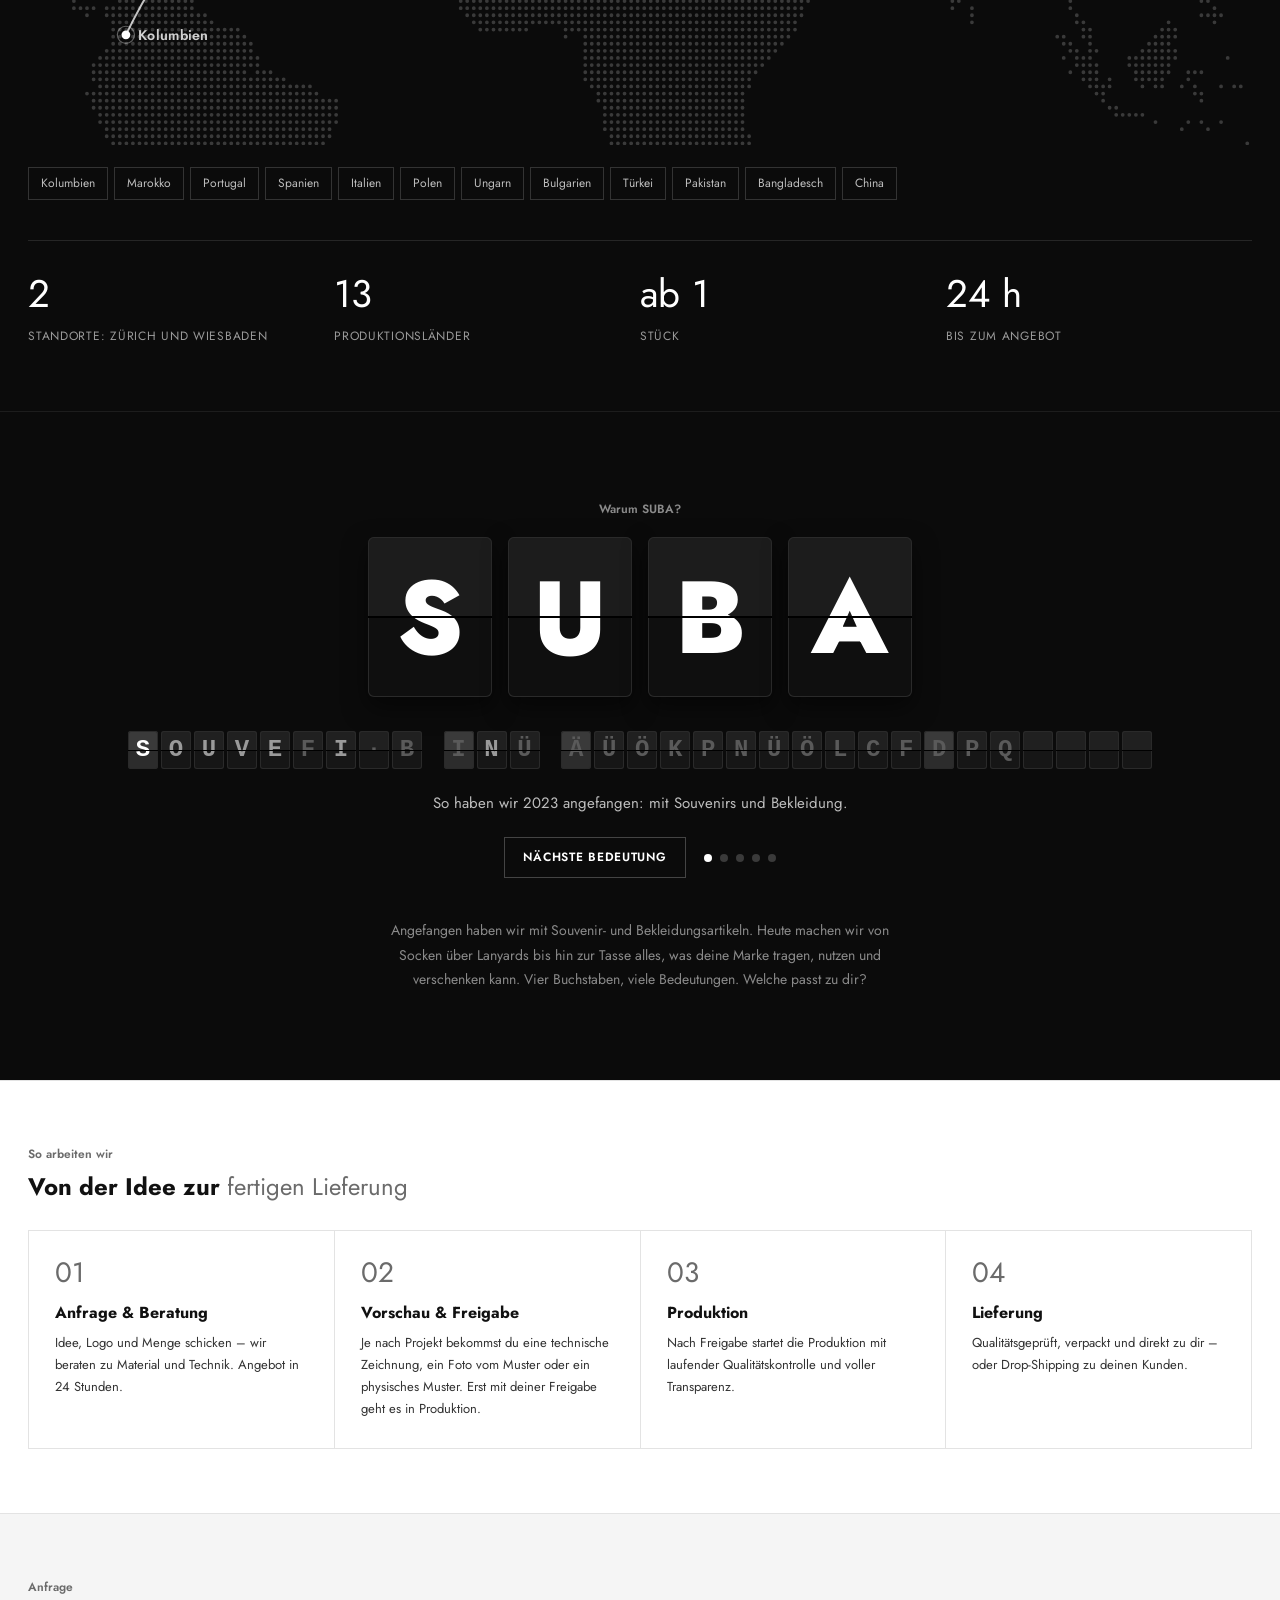
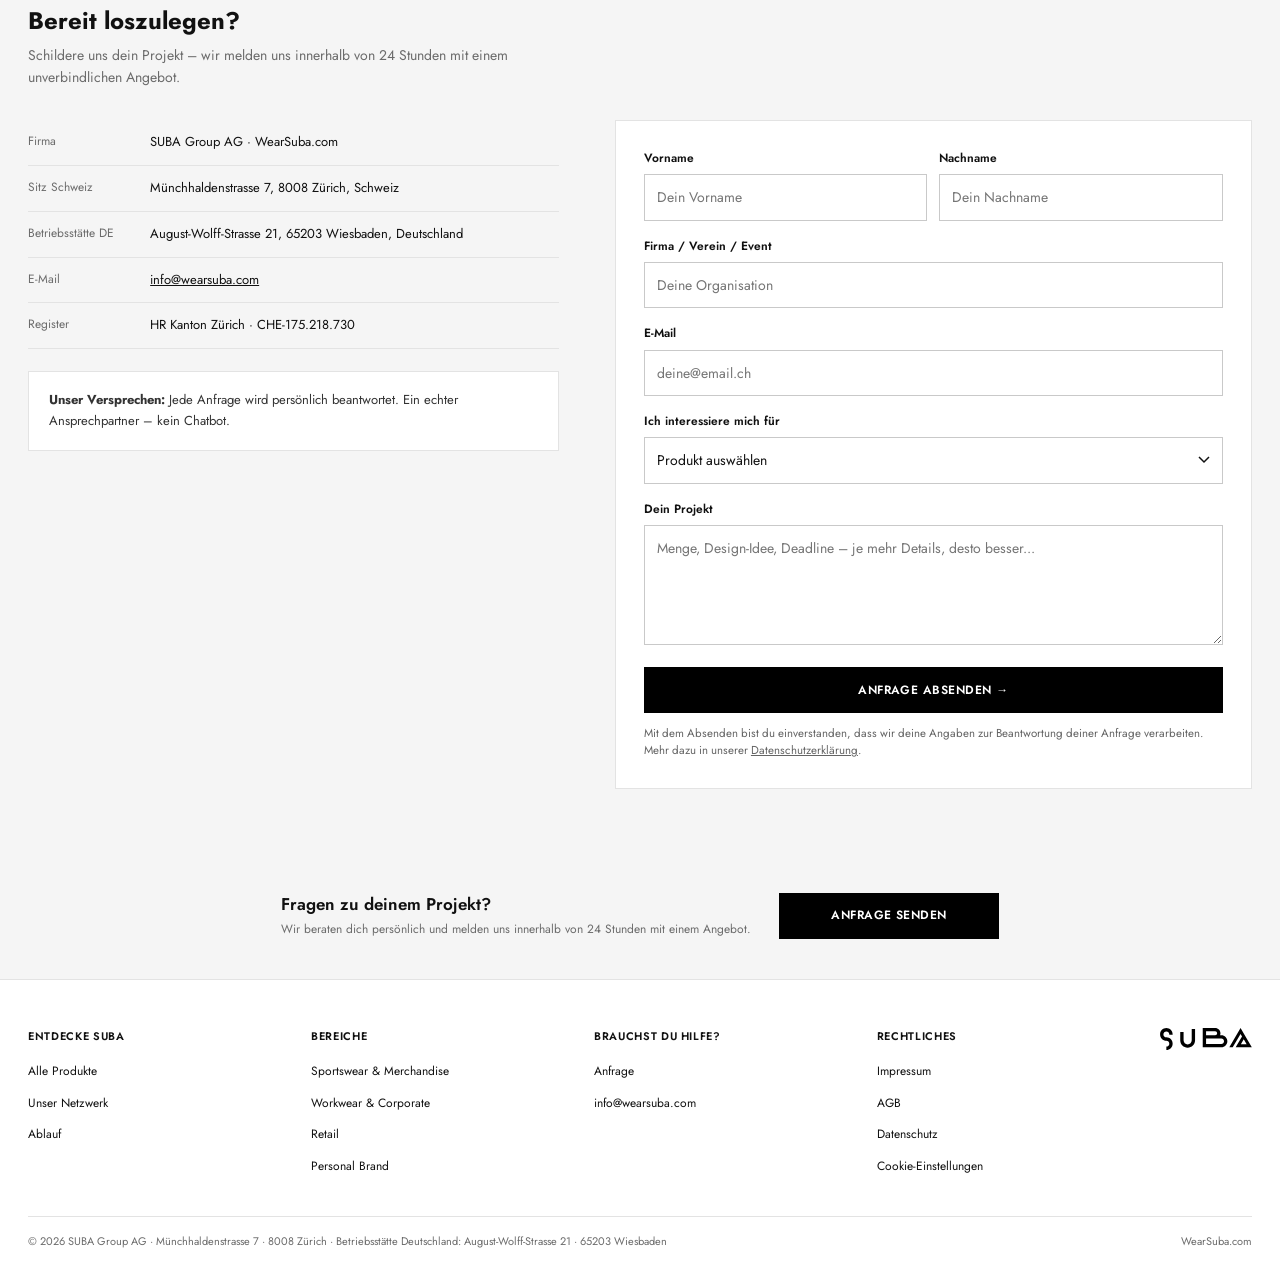
==== commit dc18c578: "Cookie-Hinweis mit echter Einwilligung, Spamschutz fürs Kontaktformular, Datenschutz aktualisiert - " ====
--- a/index.html
+++ b/index.html
@@ -12,7 +12,7 @@
 <script>
   window.va = window.va || function () { (window.vaq = window.vaq || []).push(arguments); };
 </script>
-<script defer src="/_vercel/insights/script.js"></script>
+<script defer src="assets/consent.js"></script>
 <link rel="stylesheet" href="assets/fonts.css">
 <script>/* Neue Seite immer oben öffnen */try{history.scrollRestoration="manual"}catch(e){}addEventListener("pageshow",function(){if(!location.hash)window.scrollTo(0,0)});</script>
 </head>
@@ -102,31 +102,6 @@
       </div>
     </div>
 
-    <script>
-    document.getElementById('contactForm').addEventListener('submit', function(e) {
-      e.preventDefault();
-      var form = e.target;
-      var btn = document.getElementById('submitBtn');
-      btn.textContent = 'Wird gesendet...';
-      btn.disabled = true;
-      fetch(form.action, {
-        method: 'POST',
-        body: new FormData(form),
-        headers: { 'Accept': 'application/json' }
-      }).then(function(response) {
-        if (response.ok) {
-          form.style.display = 'none';
-          document.getElementById('formSuccess').style.display = 'block';
-        } else {
-          btn.textContent = 'Fehler – bitte erneut versuchen';
-          btn.disabled = false;
-        }
-      }).catch(function() {
-        btn.textContent = 'Fehler – bitte erneut versuchen';
-        btn.disabled = false;
-      });
-    });
-    </script>
   </div>
 </section>
 
@@ -137,6 +112,7 @@
 
 <script src="assets/i18n-en.js"></script>
 <script src="assets/suba.js"></script>
+<script src="assets/spamschutz.js"></script>
 <script>SUBA.init("home");</script>
 
 </body>
